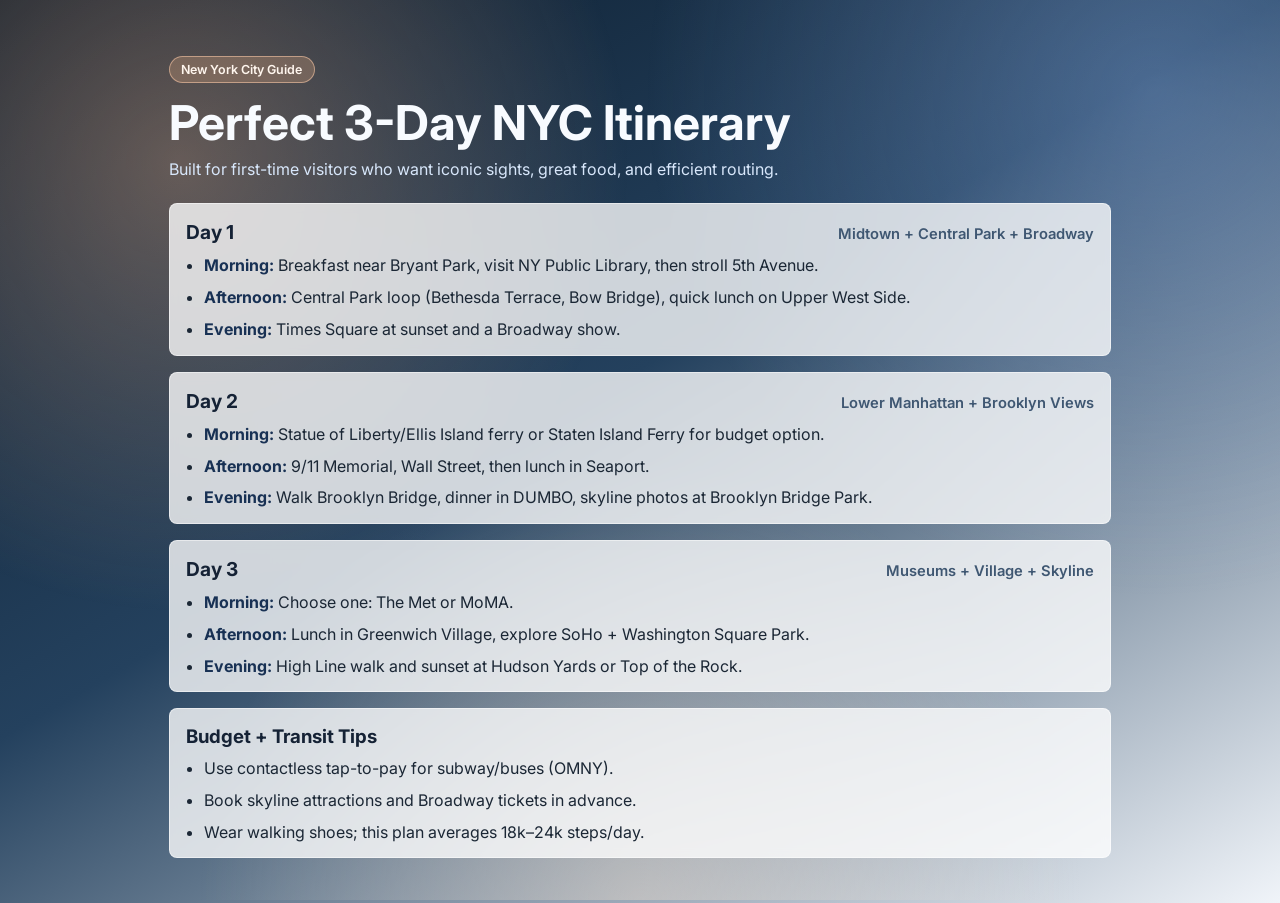
==== index.html @ c5356e4b "Initial NYC 3-day itinerary site with Render config" ====
<!doctype html>
<html lang="en">
<head>
  <meta charset="UTF-8" />
  <meta name="viewport" content="width=device-width, initial-scale=1.0" />
  <title>NYC in 3 Days | Itinerary</title>
  <meta name="description" content="A practical 3-day New York City itinerary with neighborhoods, food, and iconic sights." />
  <link rel="preconnect" href="https://fonts.googleapis.com" />
  <link rel="preconnect" href="https://fonts.gstatic.com" crossorigin />
  <link href="https://fonts.googleapis.com/css2?family=Inter:wght@400;600;700;800&display=swap" rel="stylesheet" />
  <link rel="stylesheet" href="styles.css" />
</head>
<body>
  <div class="bg"></div>
  <header class="hero">
    <p class="eyebrow">New York City Guide</p>
    <h1>Perfect 3-Day NYC Itinerary</h1>
    <p class="subtitle">Built for first-time visitors who want iconic sights, great food, and efficient routing.</p>
  </header>

  <main class="container">
    <section class="day-card">
      <div class="day-head">
        <h2>Day 1</h2>
        <p>Midtown + Central Park + Broadway</p>
      </div>
      <ul>
        <li><strong>Morning:</strong> Breakfast near Bryant Park, visit NY Public Library, then stroll 5th Avenue.</li>
        <li><strong>Afternoon:</strong> Central Park loop (Bethesda Terrace, Bow Bridge), quick lunch on Upper West Side.</li>
        <li><strong>Evening:</strong> Times Square at sunset and a Broadway show.</li>
      </ul>
    </section>

    <section class="day-card">
      <div class="day-head">
        <h2>Day 2</h2>
        <p>Lower Manhattan + Brooklyn Views</p>
      </div>
      <ul>
        <li><strong>Morning:</strong> Statue of Liberty/Ellis Island ferry or Staten Island Ferry for budget option.</li>
        <li><strong>Afternoon:</strong> 9/11 Memorial, Wall Street, then lunch in Seaport.</li>
        <li><strong>Evening:</strong> Walk Brooklyn Bridge, dinner in DUMBO, skyline photos at Brooklyn Bridge Park.</li>
      </ul>
    </section>

    <section class="day-card">
      <div class="day-head">
        <h2>Day 3</h2>
        <p>Museums + Village + Skyline</p>
      </div>
      <ul>
        <li><strong>Morning:</strong> Choose one: The Met or MoMA.</li>
        <li><strong>Afternoon:</strong> Lunch in Greenwich Village, explore SoHo + Washington Square Park.</li>
        <li><strong>Evening:</strong> High Line walk and sunset at Hudson Yards or Top of the Rock.</li>
      </ul>
    </section>

    <section class="tips">
      <h3>Budget + Transit Tips</h3>
      <ul>
        <li>Use contactless tap-to-pay for subway/buses (OMNY).</li>
        <li>Book skyline attractions and Broadway tickets in advance.</li>
        <li>Wear walking shoes; this plan averages 18k–24k steps/day.</li>
      </ul>
    </section>
  </main>
</body>
</html>
---- styles.css ----
:root {
  --bg-deep: #0f1f33;
  --bg-mid: #1f3550;
  --bg-soft: #e9f1fb;
  --accent-warm: #ffb074;
  --accent-warm-2: #ffd4ad;
  --text-main: #f4f8fd;
  --text-dark: #1b2735;
  --surface: rgba(255, 255, 255, 0.78);
  --border: rgba(255, 255, 255, 0.48);
}

* {
  box-sizing: border-box;
}

body {
  margin: 0;
  font-family: Inter, system-ui, -apple-system, Segoe UI, Roboto, sans-serif;
  color: var(--text-main);
  min-height: 100vh;
  background: linear-gradient(150deg, #0b1b2b 0%, #24415e 45%, #f0f4f9 100%);
}

.bg {
  position: fixed;
  inset: 0;
  background:
    radial-gradient(circle at 14% 18%, rgba(255, 186, 138, 0.35) 0%, rgba(255, 186, 138, 0) 34%),
    radial-gradient(circle at 90% 10%, rgba(158, 194, 255, 0.32) 0%, rgba(158, 194, 255, 0) 36%),
    radial-gradient(circle at 50% 100%, rgba(255, 230, 207, 0.35) 0%, rgba(255, 230, 207, 0) 40%);
  z-index: -1;
}

.hero {
  max-width: 980px;
  margin: 0 auto;
  padding: 3.5rem 1.2rem 1.4rem;
}

.eyebrow {
  display: inline-block;
  margin: 0;
  padding: 0.3rem 0.7rem;
  border-radius: 999px;
  background: rgba(255, 186, 138, 0.24);
  border: 1px solid rgba(255, 205, 170, 0.55);
  color: #fff6ee;
  font-weight: 600;
  font-size: 0.78rem;
}

h1 {
  margin: 0.8rem 0 0.4rem;
  color: #f8fbff;
  font-size: clamp(1.9rem, 4vw, 3rem);
  line-height: 1.15;
}

.subtitle {
  margin: 0;
  color: #d8e7fb;
  max-width: 62ch;
  line-height: 1.5;
}

.container {
  max-width: 980px;
  margin: 0 auto;
  padding: 0 1.2rem 2.8rem;
  display: grid;
  gap: 1rem;
}

.day-card,
.tips {
  background: var(--surface);
  border: 1px solid var(--border);
  border-radius: 8px;
  padding: 1rem 1rem 0.8rem;
  color: var(--text-dark);
  backdrop-filter: blur(4px);
}

.day-head {
  margin-bottom: 0.55rem;
  display: flex;
  justify-content: space-between;
  align-items: baseline;
  flex-wrap: wrap;
  gap: 0.3rem;
}

h2 {
  margin: 0;
  color: #152235;
  font-size: 1.2rem;
}

.day-head p {
  margin: 0;
  color: #3f5772;
  font-weight: 600;
  font-size: 0.92rem;
}

h3 {
  margin: 0 0 0.45rem;
  color: #152235;
}

ul {
  margin: 0;
  padding-left: 1.1rem;
  line-height: 1.55;
}

li + li {
  margin-top: 0.45rem;
}

strong {
  color: #183154;
}

@media (max-width: 700px) {
  .hero {
    padding-top: 2.3rem;
  }
}
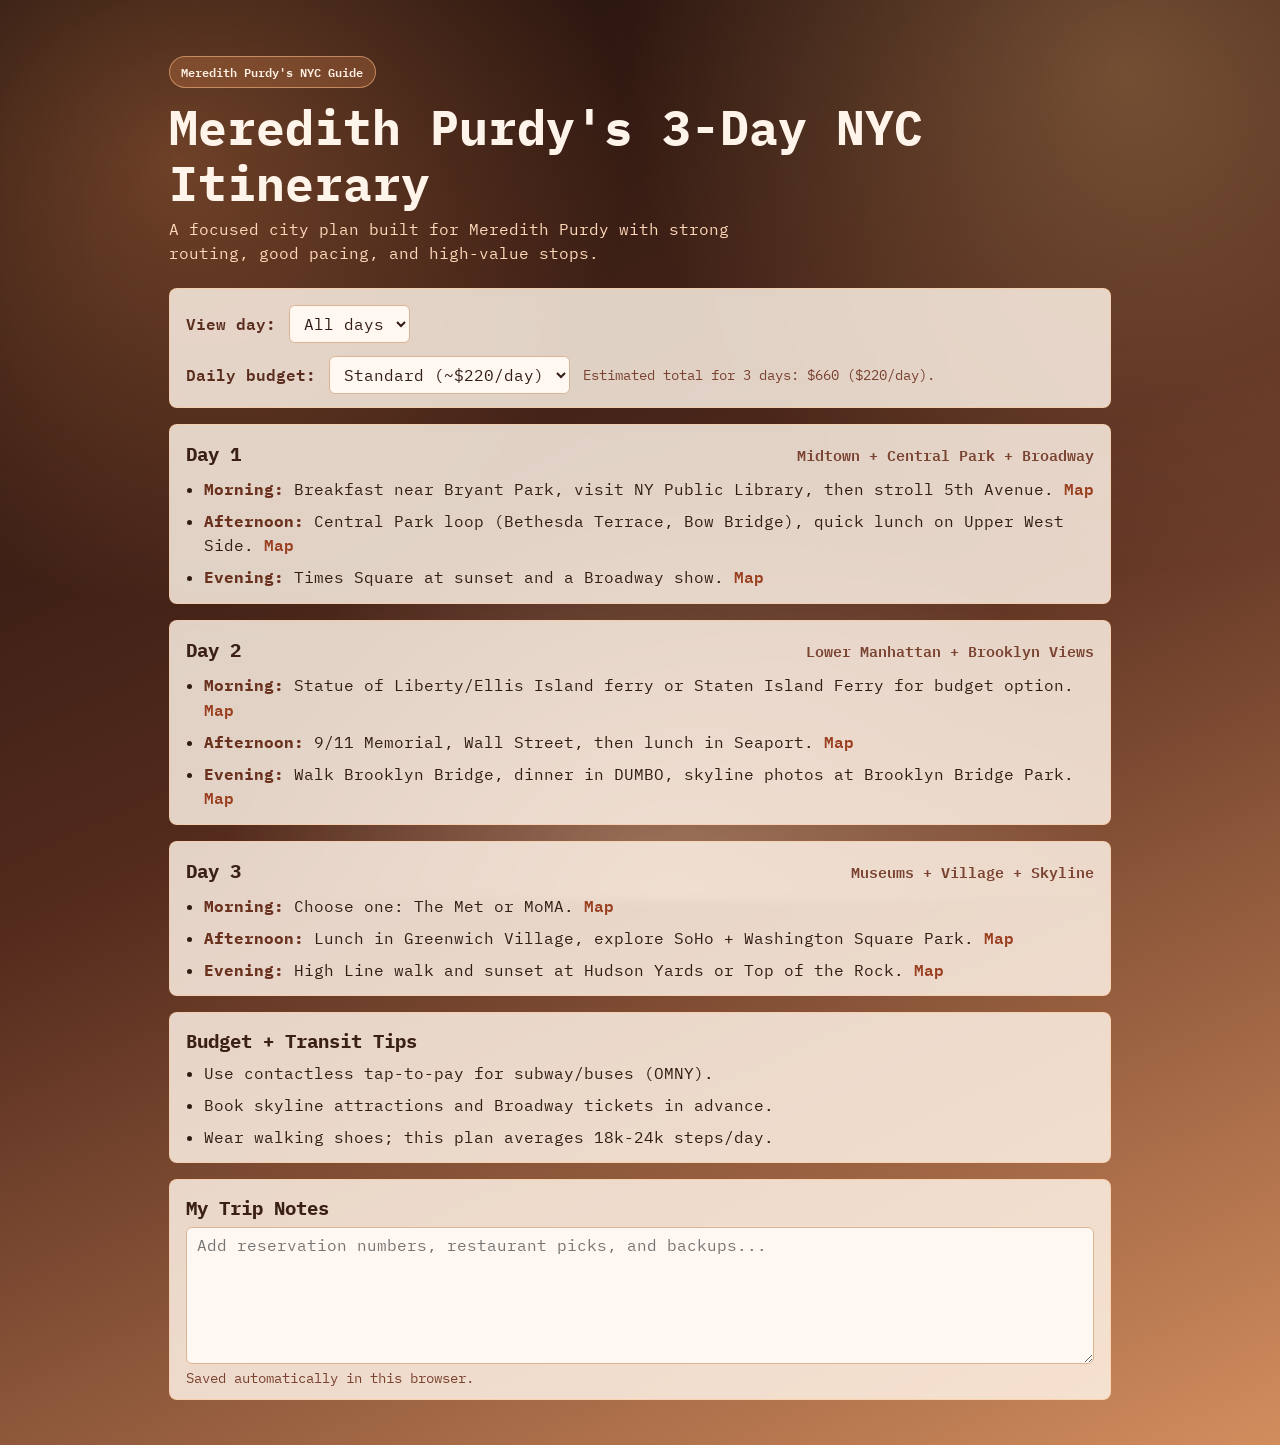
==== commit 31eb60dc: "Personalize for Meredith Purdy and switch to IBM Plex Mono fireplace theme" ====
--- a/index.html
+++ b/index.html
@@ -3,55 +3,76 @@
 <head>
   <meta charset="UTF-8" />
   <meta name="viewport" content="width=device-width, initial-scale=1.0" />
-  <title>NYC in 3 Days | Itinerary</title>
-  <meta name="description" content="A practical 3-day New York City itinerary with neighborhoods, food, and iconic sights." />
+  <title>Meredith Purdy's NYC in 3 Days | Itinerary</title>
+  <meta name="description" content="A practical 3-day New York City itinerary curated for Meredith Purdy with neighborhoods, food, and iconic sights." />
   <link rel="preconnect" href="https://fonts.googleapis.com" />
   <link rel="preconnect" href="https://fonts.gstatic.com" crossorigin />
-  <link href="https://fonts.googleapis.com/css2?family=Inter:wght@400;600;700;800&display=swap" rel="stylesheet" />
+  <link href="https://fonts.googleapis.com/css2?family=IBM+Plex+Mono:wght@400;500;600;700&display=swap" rel="stylesheet" />
   <link rel="stylesheet" href="styles.css" />
 </head>
 <body>
   <div class="bg"></div>
   <header class="hero">
-    <p class="eyebrow">New York City Guide</p>
-    <h1>Perfect 3-Day NYC Itinerary</h1>
-    <p class="subtitle">Built for first-time visitors who want iconic sights, great food, and efficient routing.</p>
+    <p class="eyebrow">Meredith Purdy's NYC Guide</p>
+    <h1>Meredith Purdy's 3-Day NYC Itinerary</h1>
+    <p class="subtitle">A focused city plan built for Meredith Purdy with strong routing, good pacing, and high-value stops.</p>
   </header>
 
   <main class="container">
-    <section class="day-card">
+    <section class="controls">
+      <div class="control-row">
+        <label for="dayFilter">View day:</label>
+        <select id="dayFilter">
+          <option value="all">All days</option>
+          <option value="1">Day 1</option>
+          <option value="2">Day 2</option>
+          <option value="3">Day 3</option>
+        </select>
+      </div>
+      <div class="control-row">
+        <label for="budgetLevel">Daily budget:</label>
+        <select id="budgetLevel">
+          <option value="budget">Budget (~$120/day)</option>
+          <option value="standard" selected>Standard (~$220/day)</option>
+          <option value="premium">Premium (~$380/day)</option>
+        </select>
+        <p id="budgetOutput" class="budget-output"></p>
+      </div>
+    </section>
+
+    <section class="day-card" data-day="1">
       <div class="day-head">
         <h2>Day 1</h2>
         <p>Midtown + Central Park + Broadway</p>
       </div>
       <ul>
-        <li><strong>Morning:</strong> Breakfast near Bryant Park, visit NY Public Library, then stroll 5th Avenue.</li>
-        <li><strong>Afternoon:</strong> Central Park loop (Bethesda Terrace, Bow Bridge), quick lunch on Upper West Side.</li>
-        <li><strong>Evening:</strong> Times Square at sunset and a Broadway show.</li>
+        <li><strong>Morning:</strong> Breakfast near Bryant Park, visit NY Public Library, then stroll 5th Avenue. <a href="https://maps.google.com/?q=Bryant+Park+New+York" target="_blank" rel="noopener noreferrer">Map</a></li>
+        <li><strong>Afternoon:</strong> Central Park loop (Bethesda Terrace, Bow Bridge), quick lunch on Upper West Side. <a href="https://maps.google.com/?q=Bethesda+Terrace+New+York" target="_blank" rel="noopener noreferrer">Map</a></li>
+        <li><strong>Evening:</strong> Times Square at sunset and a Broadway show. <a href="https://maps.google.com/?q=Times+Square+New+York" target="_blank" rel="noopener noreferrer">Map</a></li>
       </ul>
     </section>
 
-    <section class="day-card">
+    <section class="day-card" data-day="2">
       <div class="day-head">
         <h2>Day 2</h2>
         <p>Lower Manhattan + Brooklyn Views</p>
       </div>
       <ul>
-        <li><strong>Morning:</strong> Statue of Liberty/Ellis Island ferry or Staten Island Ferry for budget option.</li>
-        <li><strong>Afternoon:</strong> 9/11 Memorial, Wall Street, then lunch in Seaport.</li>
-        <li><strong>Evening:</strong> Walk Brooklyn Bridge, dinner in DUMBO, skyline photos at Brooklyn Bridge Park.</li>
+        <li><strong>Morning:</strong> Statue of Liberty/Ellis Island ferry or Staten Island Ferry for budget option. <a href="https://maps.google.com/?q=Battery+Park+Ferry+Terminal+New+York" target="_blank" rel="noopener noreferrer">Map</a></li>
+        <li><strong>Afternoon:</strong> 9/11 Memorial, Wall Street, then lunch in Seaport. <a href="https://maps.google.com/?q=9%2F11+Memorial+New+York" target="_blank" rel="noopener noreferrer">Map</a></li>
+        <li><strong>Evening:</strong> Walk Brooklyn Bridge, dinner in DUMBO, skyline photos at Brooklyn Bridge Park. <a href="https://maps.google.com/?q=Brooklyn+Bridge+Park+New+York" target="_blank" rel="noopener noreferrer">Map</a></li>
       </ul>
     </section>
 
-    <section class="day-card">
+    <section class="day-card" data-day="3">
       <div class="day-head">
         <h2>Day 3</h2>
         <p>Museums + Village + Skyline</p>
       </div>
       <ul>
-        <li><strong>Morning:</strong> Choose one: The Met or MoMA.</li>
-        <li><strong>Afternoon:</strong> Lunch in Greenwich Village, explore SoHo + Washington Square Park.</li>
-        <li><strong>Evening:</strong> High Line walk and sunset at Hudson Yards or Top of the Rock.</li>
+        <li><strong>Morning:</strong> Choose one: The Met or MoMA. <a href="https://maps.google.com/?q=The+Metropolitan+Museum+of+Art+New+York" target="_blank" rel="noopener noreferrer">Map</a></li>
+        <li><strong>Afternoon:</strong> Lunch in Greenwich Village, explore SoHo + Washington Square Park. <a href="https://maps.google.com/?q=Washington+Square+Park+New+York" target="_blank" rel="noopener noreferrer">Map</a></li>
+        <li><strong>Evening:</strong> High Line walk and sunset at Hudson Yards or Top of the Rock. <a href="https://maps.google.com/?q=The+High+Line+New+York" target="_blank" rel="noopener noreferrer">Map</a></li>
       </ul>
     </section>
 
@@ -60,9 +81,16 @@
       <ul>
         <li>Use contactless tap-to-pay for subway/buses (OMNY).</li>
         <li>Book skyline attractions and Broadway tickets in advance.</li>
-        <li>Wear walking shoes; this plan averages 18k–24k steps/day.</li>
+        <li>Wear walking shoes; this plan averages 18k-24k steps/day.</li>
       </ul>
     </section>
+
+    <section class="notes">
+      <h3>My Trip Notes</h3>
+      <textarea id="tripNotes" rows="6" placeholder="Add reservation numbers, restaurant picks, and backups..."></textarea>
+      <p class="note-hint">Saved automatically in this browser.</p>
+    </section>
   </main>
+  <script src="script.js"></script>
 </body>
 </html>
--- a/styles.css
+++ b/styles.css
@@ -1,13 +1,13 @@
 :root {
-  --bg-deep: #0f1f33;
-  --bg-mid: #1f3550;
-  --bg-soft: #e9f1fb;
-  --accent-warm: #ffb074;
-  --accent-warm-2: #ffd4ad;
-  --text-main: #f4f8fd;
-  --text-dark: #1b2735;
-  --surface: rgba(255, 255, 255, 0.78);
-  --border: rgba(255, 255, 255, 0.48);
+  --bg-deep: #26140f;
+  --bg-mid: #4a2418;
+  --bg-soft: #f2dfcf;
+  --accent-warm: #d36f38;
+  --accent-warm-2: #ffbf84;
+  --text-main: #fff3e8;
+  --text-dark: #311c14;
+  --surface: rgba(255, 243, 232, 0.84);
+  --border: rgba(255, 201, 156, 0.55);
 }
 
 * {
@@ -16,19 +16,19 @@
 
 body {
   margin: 0;
-  font-family: Inter, system-ui, -apple-system, Segoe UI, Roboto, sans-serif;
+  font-family: "IBM Plex Mono", ui-monospace, SFMono-Regular, Menlo, Monaco, Consolas, "Liberation Mono", monospace;
   color: var(--text-main);
   min-height: 100vh;
-  background: linear-gradient(150deg, #0b1b2b 0%, #24415e 45%, #f0f4f9 100%);
+  background: linear-gradient(155deg, #1c0f0b 0%, #542b1d 46%, #d28d5e 100%);
 }
 
 .bg {
   position: fixed;
   inset: 0;
   background:
-    radial-gradient(circle at 14% 18%, rgba(255, 186, 138, 0.35) 0%, rgba(255, 186, 138, 0) 34%),
-    radial-gradient(circle at 90% 10%, rgba(158, 194, 255, 0.32) 0%, rgba(158, 194, 255, 0) 36%),
-    radial-gradient(circle at 50% 100%, rgba(255, 230, 207, 0.35) 0%, rgba(255, 230, 207, 0) 40%);
+    radial-gradient(circle at 14% 18%, rgba(255, 156, 92, 0.32) 0%, rgba(255, 156, 92, 0) 34%),
+    radial-gradient(circle at 88% 8%, rgba(255, 199, 129, 0.28) 0%, rgba(255, 199, 129, 0) 36%),
+    radial-gradient(circle at 52% 100%, rgba(255, 224, 193, 0.34) 0%, rgba(255, 224, 193, 0) 40%);
   z-index: -1;
 }
 
@@ -43,23 +43,23 @@
   margin: 0;
   padding: 0.3rem 0.7rem;
   border-radius: 999px;
-  background: rgba(255, 186, 138, 0.24);
-  border: 1px solid rgba(255, 205, 170, 0.55);
-  color: #fff6ee;
+  background: rgba(255, 155, 90, 0.22);
+  border: 1px solid rgba(255, 194, 137, 0.55);
+  color: #fff1e4;
   font-weight: 600;
   font-size: 0.78rem;
 }
 
 h1 {
   margin: 0.8rem 0 0.4rem;
-  color: #f8fbff;
+  color: #fff4ea;
   font-size: clamp(1.9rem, 4vw, 3rem);
   line-height: 1.15;
 }
 
 .subtitle {
   margin: 0;
-  color: #d8e7fb;
+  color: #ffd8b9;
   max-width: 62ch;
   line-height: 1.5;
 }
@@ -73,7 +73,9 @@
 }
 
 .day-card,
-.tips {
+.tips,
+.notes,
+.controls {
   background: var(--surface);
   border: 1px solid var(--border);
   border-radius: 8px;
@@ -93,20 +95,20 @@
 
 h2 {
   margin: 0;
-  color: #152235;
+  color: #3a2016;
   font-size: 1.2rem;
 }
 
 .day-head p {
   margin: 0;
-  color: #3f5772;
+  color: #7a4230;
   font-weight: 600;
   font-size: 0.92rem;
 }
 
 h3 {
   margin: 0 0 0.45rem;
-  color: #152235;
+  color: #3a2016;
 }
 
 ul {
@@ -120,7 +122,60 @@
 }
 
 strong {
-  color: #183154;
+  color: #6a311e;
+}
+
+.controls {
+  display: grid;
+  gap: 0.8rem;
+}
+
+.control-row {
+  display: flex;
+  gap: 0.8rem;
+  align-items: center;
+  flex-wrap: wrap;
+}
+
+label {
+  font-weight: 600;
+  color: #5a2d1f;
+}
+
+select,
+textarea {
+  border: 1px solid #dcb694;
+  border-radius: 6px;
+  padding: 0.45rem 0.6rem;
+  font: inherit;
+  color: #311c14;
+  background: #fff7f1;
+}
+
+textarea {
+  width: 100%;
+  resize: vertical;
+}
+
+.budget-output,
+.note-hint {
+  margin: 0;
+  color: #7a4230;
+  font-size: 0.9rem;
+}
+
+a {
+  color: #9a3f20;
+  font-weight: 600;
+  text-decoration: none;
+}
+
+a:hover {
+  text-decoration: underline;
+}
+
+.hidden {
+  display: none;
 }
 
 @media (max-width: 700px) {
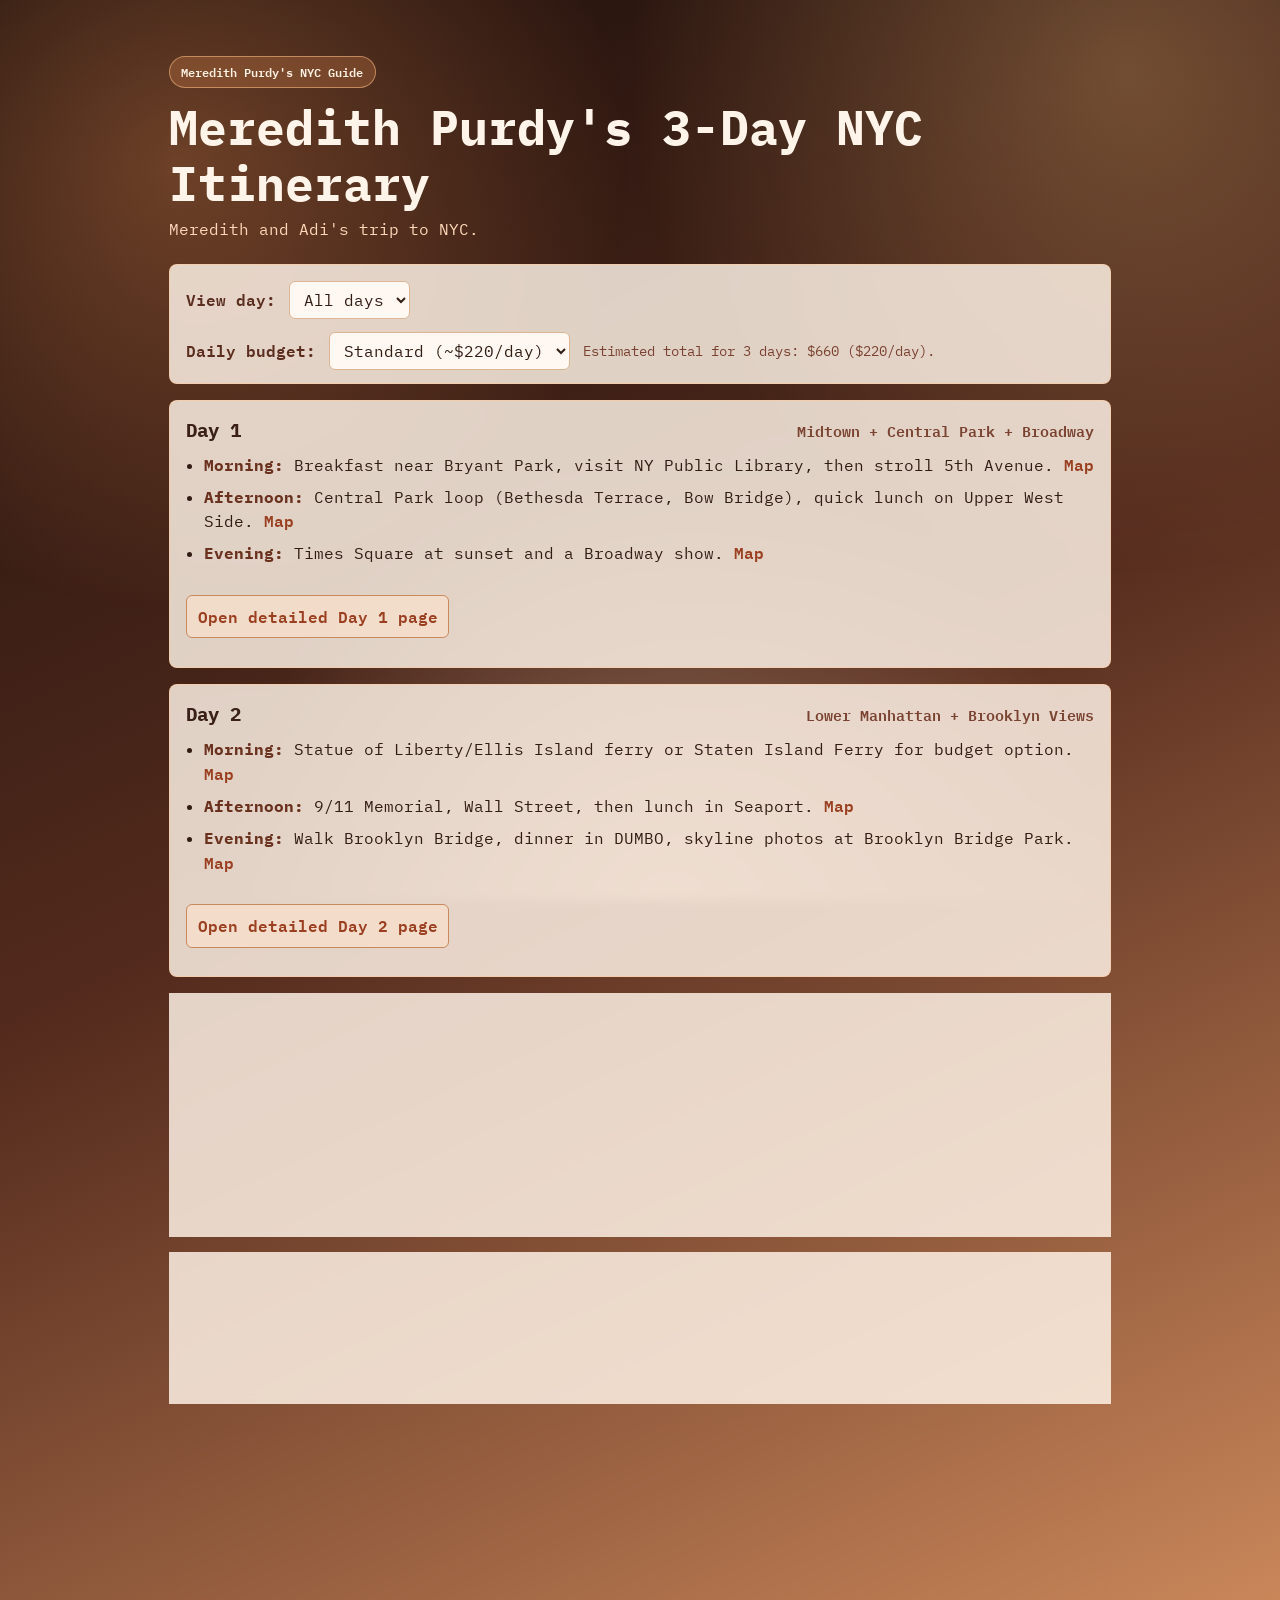
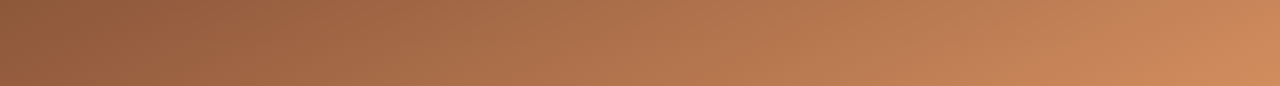
==== commit d12686b1: "Add detailed day pages, NYC insider/date-night content, and update main trip copy" ====
--- a/index.html
+++ b/index.html
@@ -15,7 +15,7 @@
   <header class="hero">
     <p class="eyebrow">Meredith Purdy's NYC Guide</p>
     <h1>Meredith Purdy's 3-Day NYC Itinerary</h1>
-    <p class="subtitle">A focused city plan built for Meredith Purdy with strong routing, good pacing, and high-value stops.</p>
+    <p class="subtitle">Meredith and Adi's trip to NYC.</p>
   </header>
 
   <main class="container">
@@ -50,6 +50,7 @@
         <li><strong>Afternoon:</strong> Central Park loop (Bethesda Terrace, Bow Bridge), quick lunch on Upper West Side. <a href="https://maps.google.com/?q=Bethesda+Terrace+New+York" target="_blank" rel="noopener noreferrer">Map</a></li>
         <li><strong>Evening:</strong> Times Square at sunset and a Broadway show. <a href="https://maps.google.com/?q=Times+Square+New+York" target="_blank" rel="noopener noreferrer">Map</a></li>
       </ul>
+      <p><a class="day-link" href="day1.html">Open detailed Day 1 page</a></p>
     </section>
 
     <section class="day-card" data-day="2">
@@ -62,6 +63,7 @@
         <li><strong>Afternoon:</strong> 9/11 Memorial, Wall Street, then lunch in Seaport. <a href="https://maps.google.com/?q=9%2F11+Memorial+New+York" target="_blank" rel="noopener noreferrer">Map</a></li>
         <li><strong>Evening:</strong> Walk Brooklyn Bridge, dinner in DUMBO, skyline photos at Brooklyn Bridge Park. <a href="https://maps.google.com/?q=Brooklyn+Bridge+Park+New+York" target="_blank" rel="noopener noreferrer">Map</a></li>
       </ul>
+      <p><a class="day-link" href="day2.html">Open detailed Day 2 page</a></p>
     </section>
 
     <section class="day-card" data-day="3">
@@ -74,6 +76,7 @@
         <li><strong>Afternoon:</strong> Lunch in Greenwich Village, explore SoHo + Washington Square Park. <a href="https://maps.google.com/?q=Washington+Square+Park+New+York" target="_blank" rel="noopener noreferrer">Map</a></li>
         <li><strong>Evening:</strong> High Line walk and sunset at Hudson Yards or Top of the Rock. <a href="https://maps.google.com/?q=The+High+Line+New+York" target="_blank" rel="noopener noreferrer">Map</a></li>
       </ul>
+      <p><a class="day-link" href="day3.html">Open detailed Day 3 page</a></p>
     </section>
 
     <section class="tips">
--- a/styles.css
+++ b/styles.css
@@ -174,6 +174,26 @@
   text-decoration: underline;
 }
 
+.day-link {
+  display: inline-block;
+  margin-top: 0.8rem;
+  padding: 0.45rem 0.65rem;
+  border: 1px solid #c8895d;
+  border-radius: 6px;
+  background: rgba(255, 229, 206, 0.58);
+  text-decoration: none;
+}
+
+.day-link:hover {
+  text-decoration: none;
+  background: rgba(255, 229, 206, 0.9);
+}
+
+.back-link {
+  display: inline-block;
+  margin-top: 0.7rem;
+}
+
 .hidden {
   display: none;
 }
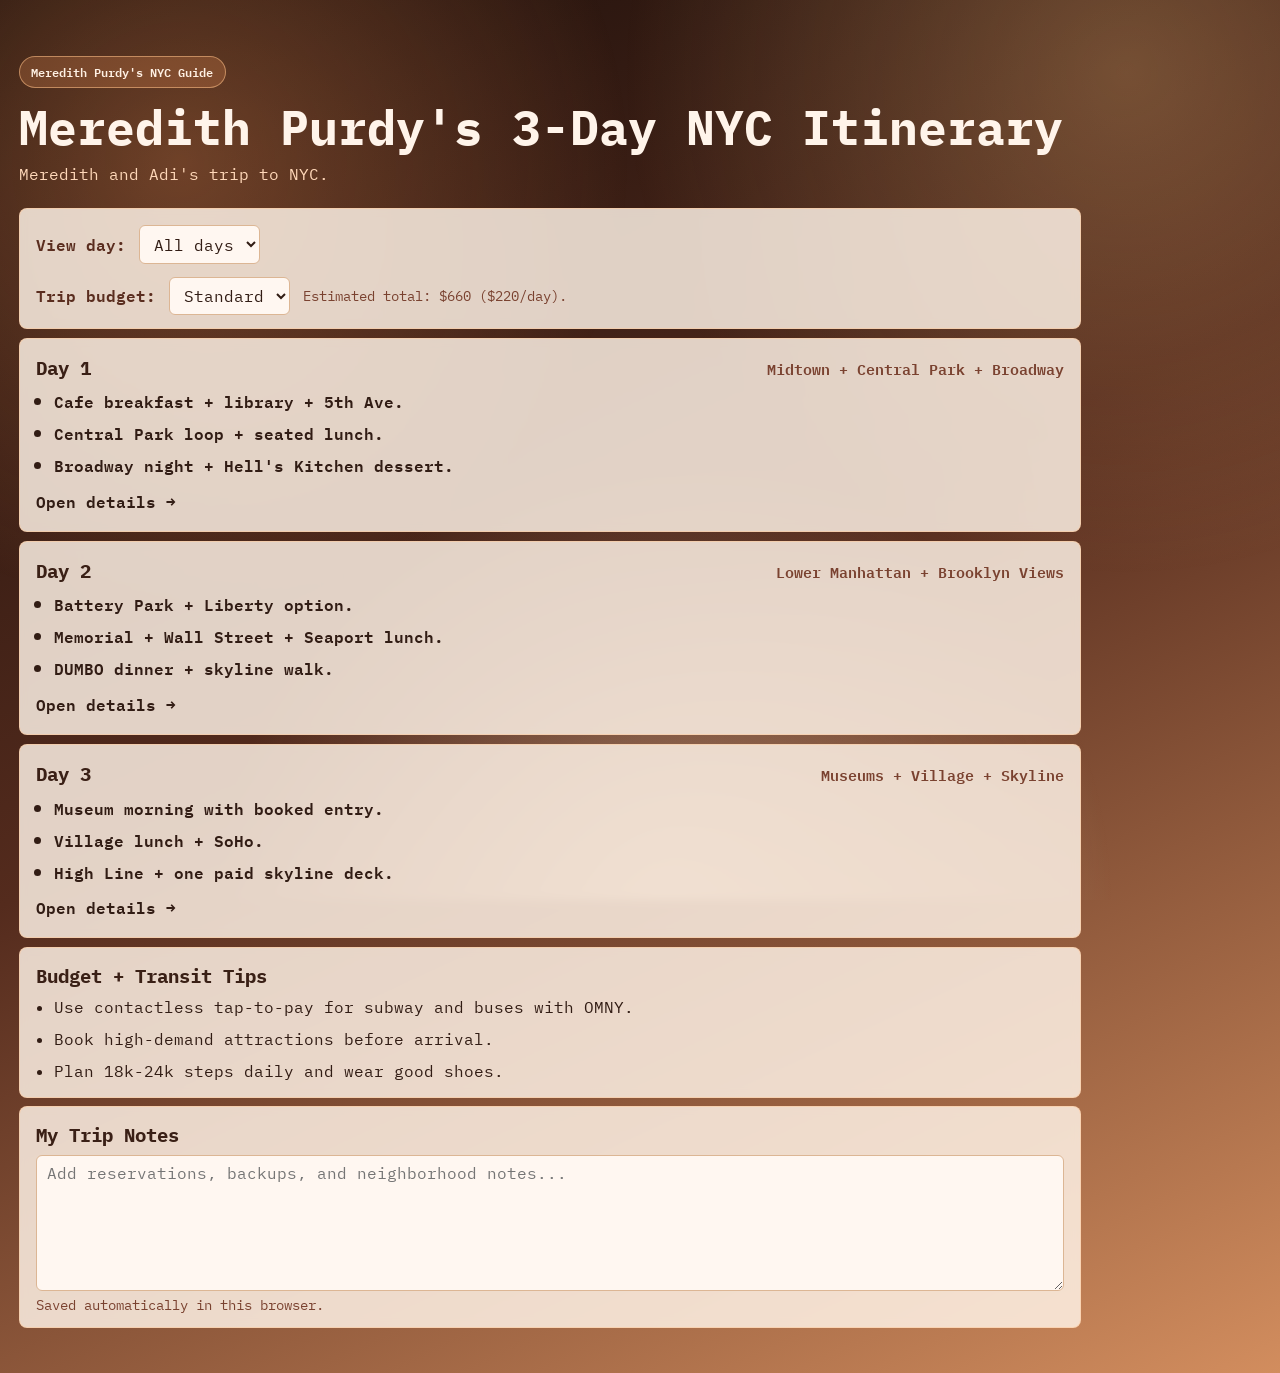
==== commit 7645154b: "Add budget-specific itineraries, clickable day panels, embedded maps, and media galleries" ====
--- a/index.html
+++ b/index.html
@@ -4,7 +4,7 @@
   <meta charset="UTF-8" />
   <meta name="viewport" content="width=device-width, initial-scale=1.0" />
   <title>Meredith Purdy's NYC in 3 Days | Itinerary</title>
-  <meta name="description" content="A practical 3-day New York City itinerary curated for Meredith Purdy with neighborhoods, food, and iconic sights." />
+  <meta name="description" content="A practical 3-day New York City itinerary curated for Meredith and Adi with neighborhoods, food, and iconic sights." />
   <link rel="preconnect" href="https://fonts.googleapis.com" />
   <link rel="preconnect" href="https://fonts.gstatic.com" crossorigin />
   <link href="https://fonts.googleapis.com/css2?family=IBM+Plex+Mono:wght@400;500;600;700&display=swap" rel="stylesheet" />
@@ -12,13 +12,13 @@
 </head>
 <body>
   <div class="bg"></div>
-  <header class="hero">
+  <header class="hero left-align">
     <p class="eyebrow">Meredith Purdy's NYC Guide</p>
     <h1>Meredith Purdy's 3-Day NYC Itinerary</h1>
     <p class="subtitle">Meredith and Adi's trip to NYC.</p>
   </header>
 
-  <main class="container">
+  <main class="container left-align">
     <section class="controls">
       <div class="control-row">
         <label for="dayFilter">View day:</label>
@@ -30,67 +30,55 @@
         </select>
       </div>
       <div class="control-row">
-        <label for="budgetLevel">Daily budget:</label>
+        <label for="budgetLevel">Trip budget:</label>
         <select id="budgetLevel">
-          <option value="budget">Budget (~$120/day)</option>
-          <option value="standard" selected>Standard (~$220/day)</option>
-          <option value="premium">Premium (~$380/day)</option>
+          <option value="budget">Budget</option>
+          <option value="standard" selected>Standard</option>
+          <option value="premium">Premium</option>
         </select>
         <p id="budgetOutput" class="budget-output"></p>
       </div>
     </section>
 
-    <section class="day-card" data-day="1">
+    <a class="day-card day-panel" data-day="1" data-preview="Midtown route, park strategy, and theater date-night options by budget." href="day1.html">
       <div class="day-head">
         <h2>Day 1</h2>
-        <p>Midtown + Central Park + Broadway</p>
+        <p id="day1Title">Midtown + Central Park + Broadway</p>
       </div>
-      <ul>
-        <li><strong>Morning:</strong> Breakfast near Bryant Park, visit NY Public Library, then stroll 5th Avenue. <a href="https://maps.google.com/?q=Bryant+Park+New+York" target="_blank" rel="noopener noreferrer">Map</a></li>
-        <li><strong>Afternoon:</strong> Central Park loop (Bethesda Terrace, Bow Bridge), quick lunch on Upper West Side. <a href="https://maps.google.com/?q=Bethesda+Terrace+New+York" target="_blank" rel="noopener noreferrer">Map</a></li>
-        <li><strong>Evening:</strong> Times Square at sunset and a Broadway show. <a href="https://maps.google.com/?q=Times+Square+New+York" target="_blank" rel="noopener noreferrer">Map</a></li>
-      </ul>
-      <p><a class="day-link" href="day1.html">Open detailed Day 1 page</a></p>
-    </section>
+      <ul id="day1List"></ul>
+      <p class="panel-arrow">Open details →</p>
+    </a>
 
-    <section class="day-card" data-day="2">
+    <a class="day-card day-panel" data-day="2" data-preview="Lower Manhattan flow, bridge timing, and value date-night picks." href="day2.html">
       <div class="day-head">
         <h2>Day 2</h2>
-        <p>Lower Manhattan + Brooklyn Views</p>
+        <p id="day2Title">Lower Manhattan + Brooklyn Views</p>
       </div>
-      <ul>
-        <li><strong>Morning:</strong> Statue of Liberty/Ellis Island ferry or Staten Island Ferry for budget option. <a href="https://maps.google.com/?q=Battery+Park+Ferry+Terminal+New+York" target="_blank" rel="noopener noreferrer">Map</a></li>
-        <li><strong>Afternoon:</strong> 9/11 Memorial, Wall Street, then lunch in Seaport. <a href="https://maps.google.com/?q=9%2F11+Memorial+New+York" target="_blank" rel="noopener noreferrer">Map</a></li>
-        <li><strong>Evening:</strong> Walk Brooklyn Bridge, dinner in DUMBO, skyline photos at Brooklyn Bridge Park. <a href="https://maps.google.com/?q=Brooklyn+Bridge+Park+New+York" target="_blank" rel="noopener noreferrer">Map</a></li>
-      </ul>
-      <p><a class="day-link" href="day2.html">Open detailed Day 2 page</a></p>
-    </section>
+      <ul id="day2List"></ul>
+      <p class="panel-arrow">Open details →</p>
+    </a>
 
-    <section class="day-card" data-day="3">
+    <a class="day-card day-panel" data-day="3" data-preview="Museum pacing, Village route, and skyline finale choices." href="day3.html">
       <div class="day-head">
         <h2>Day 3</h2>
-        <p>Museums + Village + Skyline</p>
+        <p id="day3Title">Museums + Village + Skyline</p>
       </div>
-      <ul>
-        <li><strong>Morning:</strong> Choose one: The Met or MoMA. <a href="https://maps.google.com/?q=The+Metropolitan+Museum+of+Art+New+York" target="_blank" rel="noopener noreferrer">Map</a></li>
-        <li><strong>Afternoon:</strong> Lunch in Greenwich Village, explore SoHo + Washington Square Park. <a href="https://maps.google.com/?q=Washington+Square+Park+New+York" target="_blank" rel="noopener noreferrer">Map</a></li>
-        <li><strong>Evening:</strong> High Line walk and sunset at Hudson Yards or Top of the Rock. <a href="https://maps.google.com/?q=The+High+Line+New+York" target="_blank" rel="noopener noreferrer">Map</a></li>
-      </ul>
-      <p><a class="day-link" href="day3.html">Open detailed Day 3 page</a></p>
-    </section>
+      <ul id="day3List"></ul>
+      <p class="panel-arrow">Open details →</p>
+    </a>
 
     <section class="tips">
       <h3>Budget + Transit Tips</h3>
       <ul>
-        <li>Use contactless tap-to-pay for subway/buses (OMNY).</li>
-        <li>Book skyline attractions and Broadway tickets in advance.</li>
-        <li>Wear walking shoes; this plan averages 18k-24k steps/day.</li>
+        <li>Use contactless tap-to-pay for subway and buses with OMNY.</li>
+        <li>Book high-demand attractions before arrival.</li>
+        <li>Plan 18k-24k steps daily and wear good shoes.</li>
       </ul>
     </section>
 
     <section class="notes">
       <h3>My Trip Notes</h3>
-      <textarea id="tripNotes" rows="6" placeholder="Add reservation numbers, restaurant picks, and backups..."></textarea>
+      <textarea id="tripNotes" rows="6" placeholder="Add reservations, backups, and neighborhood notes..."></textarea>
       <p class="note-hint">Saved automatically in this browser.</p>
     </section>
   </main>
--- a/styles.css
+++ b/styles.css
@@ -33,8 +33,8 @@
 }
 
 .hero {
-  max-width: 980px;
-  margin: 0 auto;
+  max-width: 1100px;
+  margin: 0;
   padding: 3.5rem 1.2rem 1.4rem;
 }
 
@@ -65,11 +65,11 @@
 }
 
 .container {
-  max-width: 980px;
-  margin: 0 auto;
+  max-width: 1100px;
+  margin: 0;
   padding: 0 1.2rem 2.8rem;
   display: grid;
-  gap: 1rem;
+  gap: 0.55rem;
 }
 
 .day-card,
@@ -84,6 +84,11 @@
   backdrop-filter: blur(4px);
 }
 
+.left-align {
+  margin-left: 0;
+  text-align: left;
+}
+
 .day-head {
   margin-bottom: 0.55rem;
   display: flex;
@@ -189,6 +194,59 @@
   background: rgba(255, 229, 206, 0.9);
 }
 
+.day-panel {
+  position: relative;
+  display: block;
+  color: var(--text-dark);
+  transition: transform 0.15s ease, box-shadow 0.15s ease;
+}
+
+.day-panel:hover {
+  transform: translateY(-2px);
+  box-shadow: 0 8px 20px rgba(0, 0, 0, 0.17);
+}
+
+.day-panel::after {
+  content: attr(data-preview);
+  position: absolute;
+  left: 1rem;
+  bottom: 0.6rem;
+  max-width: 720px;
+  color: #5d2e1f;
+  font-size: 0.85rem;
+  opacity: 0;
+  transition: opacity 0.15s ease;
+}
+
+.day-panel:hover::after {
+  opacity: 1;
+}
+
+.panel-arrow {
+  margin: 0.55rem 0 0.2rem;
+}
+
+.map-frame {
+  width: 100%;
+  height: 280px;
+  border: 0;
+  border-radius: 8px;
+}
+
+.photo-grid {
+  display: grid;
+  gap: 0.5rem;
+  grid-template-columns: repeat(auto-fit, minmax(180px, 1fr));
+}
+
+.photo-grid img {
+  width: 100%;
+  aspect-ratio: 4 / 3;
+  object-fit: cover;
+  border-radius: 8px;
+  border: 1px solid rgba(138, 90, 66, 0.35);
+}
+
 .back-link {
   display: inline-block;
   margin-top: 0.7rem;
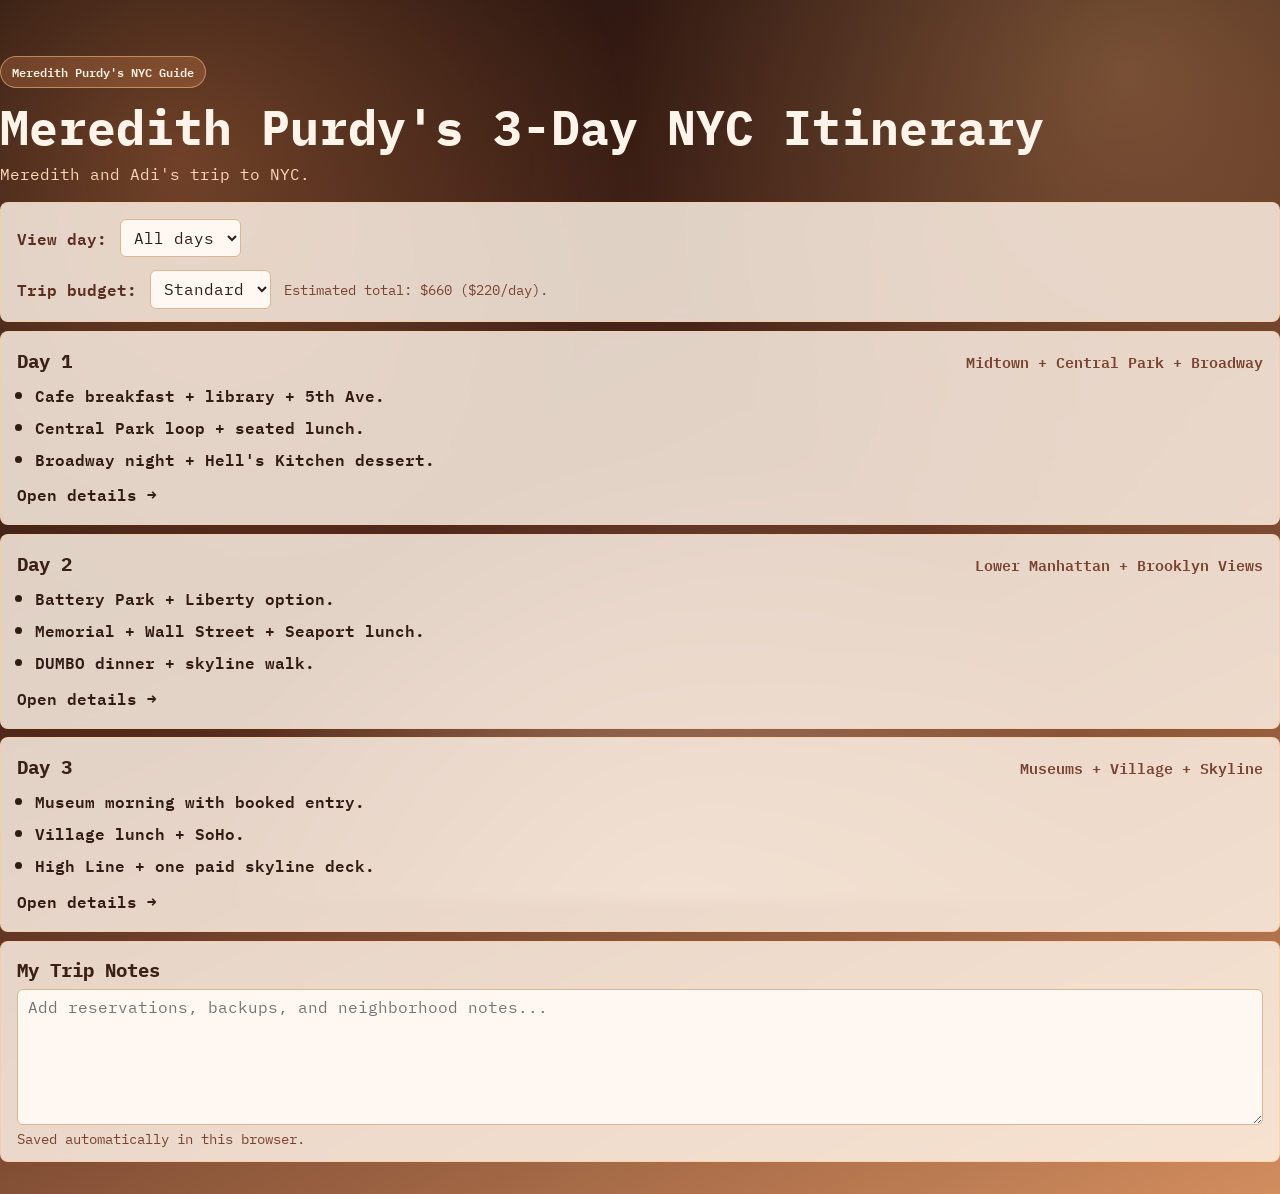
==== commit 04098593: "Refine day-card hover behavior, left alignment, and remove main tips card" ====
--- a/index.html
+++ b/index.html
@@ -40,7 +40,7 @@
       </div>
     </section>
 
-    <a class="day-card day-panel" data-day="1" data-preview="Midtown route, park strategy, and theater date-night options by budget." href="day1.html">
+    <a class="day-card day-panel" data-day="1" data-preview="Midtown route, park strategy, and theater date-night options by budget." data-preview-secondary="Includes map, photos, and budget-switched plans." href="day1.html">
       <div class="day-head">
         <h2>Day 1</h2>
         <p id="day1Title">Midtown + Central Park + Broadway</p>
@@ -49,7 +49,7 @@
       <p class="panel-arrow">Open details →</p>
     </a>
 
-    <a class="day-card day-panel" data-day="2" data-preview="Lower Manhattan flow, bridge timing, and value date-night picks." href="day2.html">
+    <a class="day-card day-panel" data-day="2" data-preview="Lower Manhattan flow, bridge timing, and value date-night picks." data-preview-secondary="Includes map, photos, and budget-switched plans." href="day2.html">
       <div class="day-head">
         <h2>Day 2</h2>
         <p id="day2Title">Lower Manhattan + Brooklyn Views</p>
@@ -58,7 +58,7 @@
       <p class="panel-arrow">Open details →</p>
     </a>
 
-    <a class="day-card day-panel" data-day="3" data-preview="Museum pacing, Village route, and skyline finale choices." href="day3.html">
+    <a class="day-card day-panel" data-day="3" data-preview="Museum pacing, Village route, and skyline finale choices." data-preview-secondary="Includes map, photos, and budget-switched plans." href="day3.html">
       <div class="day-head">
         <h2>Day 3</h2>
         <p id="day3Title">Museums + Village + Skyline</p>
@@ -66,15 +66,6 @@
       <ul id="day3List"></ul>
       <p class="panel-arrow">Open details →</p>
     </a>
-
-    <section class="tips">
-      <h3>Budget + Transit Tips</h3>
-      <ul>
-        <li>Use contactless tap-to-pay for subway and buses with OMNY.</li>
-        <li>Book high-demand attractions before arrival.</li>
-        <li>Plan 18k-24k steps daily and wear good shoes.</li>
-      </ul>
-    </section>
 
     <section class="notes">
       <h3>My Trip Notes</h3>
--- a/styles.css
+++ b/styles.css
@@ -33,9 +33,9 @@
 }
 
 .hero {
-  max-width: 1100px;
-  margin: 0;
-  padding: 3.5rem 1.2rem 1.4rem;
+  max-width: none;
+  margin: 0;
+  padding: 3.5rem 0 1rem;
 }
 
 .eyebrow {
@@ -65,9 +65,9 @@
 }
 
 .container {
-  max-width: 1100px;
-  margin: 0;
-  padding: 0 1.2rem 2.8rem;
+  max-width: none;
+  margin: 0;
+  padding: 0 0 2rem;
   display: grid;
   gap: 0.55rem;
 }
@@ -198,19 +198,22 @@
   position: relative;
   display: block;
   color: var(--text-dark);
-  transition: transform 0.15s ease, box-shadow 0.15s ease;
+  overflow: hidden;
+  transition: transform 0.18s ease, box-shadow 0.18s ease, border-radius 0.18s ease, background-color 0.18s ease;
 }
 
 .day-panel:hover {
-  transform: translateY(-2px);
-  box-shadow: 0 8px 20px rgba(0, 0, 0, 0.17);
+  transform: translateY(-2px) scale(1.01);
+  border-radius: 14px;
+  background: rgba(255, 233, 214, 0.95);
+  box-shadow: 0 10px 24px rgba(0, 0, 0, 0.2);
 }
 
 .day-panel::after {
   content: attr(data-preview);
   position: absolute;
   left: 1rem;
-  bottom: 0.6rem;
+  bottom: 1.55rem;
   max-width: 720px;
   color: #5d2e1f;
   font-size: 0.85rem;
@@ -218,6 +221,19 @@
   transition: opacity 0.15s ease;
 }
 
+.day-panel::before {
+  content: attr(data-preview-secondary);
+  position: absolute;
+  left: 1rem;
+  bottom: 0.5rem;
+  max-width: 720px;
+  color: #7a4230;
+  font-size: 0.8rem;
+  opacity: 0;
+  transition: opacity 0.15s ease;
+}
+
+.day-panel:hover::before,
 .day-panel:hover::after {
   opacity: 1;
 }
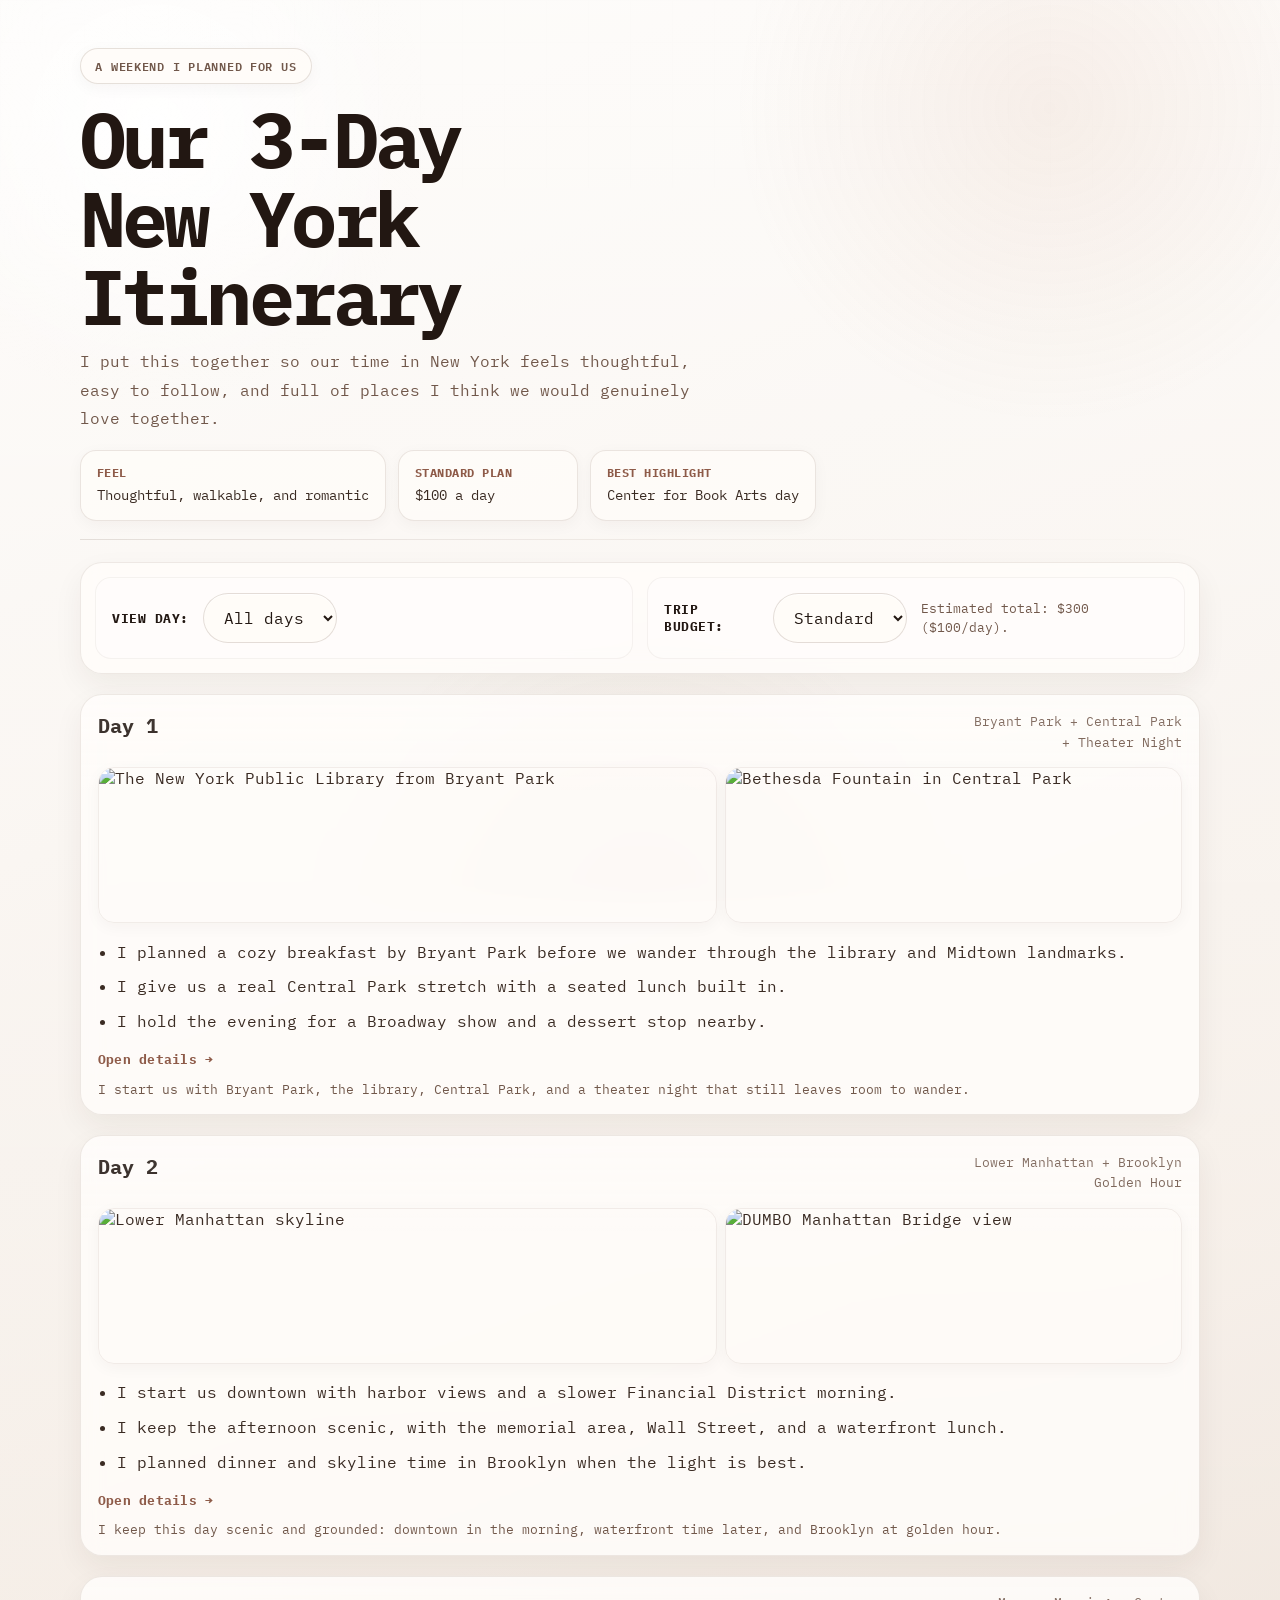
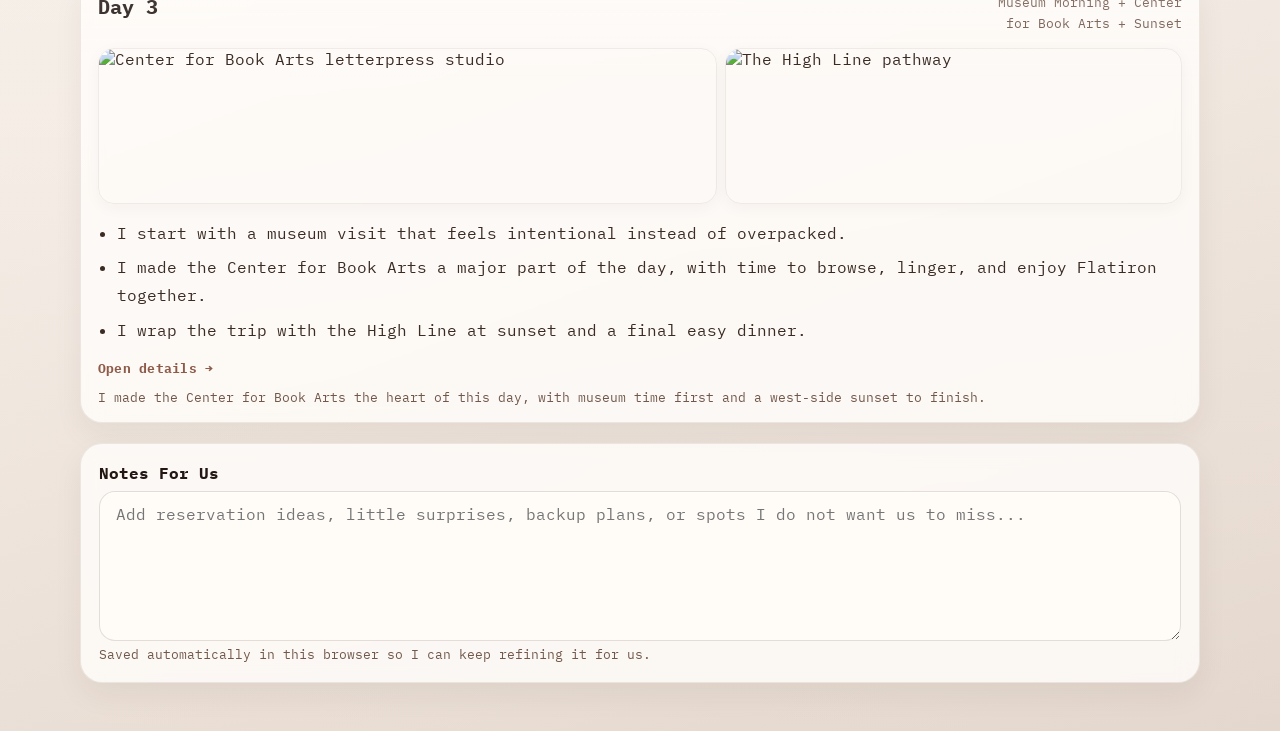
==== commit 1538ec98: "Refine NYC itinerary design and content" ====
--- a/index.html
+++ b/index.html
@@ -3,8 +3,8 @@
 <head>
   <meta charset="UTF-8" />
   <meta name="viewport" content="width=device-width, initial-scale=1.0" />
-  <title>Meredith Purdy's NYC in 3 Days | Itinerary</title>
-  <meta name="description" content="A practical 3-day New York City itinerary curated for Meredith and Adi with neighborhoods, food, and iconic sights." />
+  <title>A Thoughtful 3-Day NYC Itinerary for Meredith and Adi</title>
+  <meta name="description" content="A thoughtful 3-day New York City itinerary I mapped out for Meredith and Adi with meaningful stops, real place photos, and flexible budgets." />
   <link rel="preconnect" href="https://fonts.googleapis.com" />
   <link rel="preconnect" href="https://fonts.gstatic.com" crossorigin />
   <link href="https://fonts.googleapis.com/css2?family=IBM+Plex+Mono:wght@400;500;600;700&display=swap" rel="stylesheet" />
@@ -13,9 +13,14 @@
 <body>
   <div class="bg"></div>
   <header class="hero left-align">
-    <p class="eyebrow">Meredith Purdy's NYC Guide</p>
-    <h1>Meredith Purdy's 3-Day NYC Itinerary</h1>
-    <p class="subtitle">Meredith and Adi's trip to NYC.</p>
+    <p class="eyebrow">A Weekend I Planned For Us</p>
+    <h1>Our 3-Day New York Itinerary</h1>
+    <p class="subtitle">I put this together so our time in New York feels thoughtful, easy to follow, and full of places I think we would genuinely love together.</p>
+    <div class="hero-meta" aria-label="Trip overview">
+      <p><span>Feel</span> Thoughtful, walkable, and romantic</p>
+      <p><span>Standard plan</span> $100 a day</p>
+      <p><span>Best highlight</span> Center for Book Arts day</p>
+    </div>
   </header>
 
   <main class="container left-align">
@@ -40,37 +45,49 @@
       </div>
     </section>
 
-    <a class="day-card day-panel" data-day="1" data-preview="Midtown route, park strategy, and theater date-night options by budget." data-preview-secondary="Includes map, photos, and budget-switched plans." href="day1.html">
+    <a class="day-card day-panel" data-day="1" data-preview="I start us with Bryant Park, the library, Central Park, and a theater night that still leaves room to wander." data-preview-secondary="Includes maps, real place photos, and budget-specific versions." href="day1.html">
       <div class="day-head">
         <h2>Day 1</h2>
-        <p id="day1Title">Midtown + Central Park + Broadway</p>
+        <p id="day1Title">Bryant Park + Central Park + Theater Night</p>
+      </div>
+      <div class="card-photo-strip" aria-hidden="true">
+        <img src="https://drupal.nypl.org/sites-drupal/default/files/styles/max_scale_960x960/public/2023-04/1_The%20New%20York%20Public%20Library%2C%20from%20Bryant%20Park_0.png?itok=9tBJqbqM" alt="The New York Public Library from Bryant Park" />
+        <img src="https://d2wsrtli9cxkek.cloudfront.net/media/images/locations/Bethesda-Terrace-and-Fountain-May-2018_18.jpg?auto=compress%2Cformat&crop=focalpoint&fit=crop&fp-x=0.5&fp-y=0.5&h=1151.1627906977&q=80&s=1d5129a9f4efae83b55b4adc6de921e9&w=2475" alt="Bethesda Fountain in Central Park" />
       </div>
       <ul id="day1List"></ul>
       <p class="panel-arrow">Open details →</p>
     </a>
 
-    <a class="day-card day-panel" data-day="2" data-preview="Lower Manhattan flow, bridge timing, and value date-night picks." data-preview-secondary="Includes map, photos, and budget-switched plans." href="day2.html">
+    <a class="day-card day-panel" data-day="2" data-preview="I keep this day scenic and grounded: downtown in the morning, waterfront time later, and Brooklyn at golden hour." data-preview-secondary="Includes maps, real place photos, and budget-specific versions." href="day2.html">
       <div class="day-head">
         <h2>Day 2</h2>
-        <p id="day2Title">Lower Manhattan + Brooklyn Views</p>
+        <p id="day2Title">Lower Manhattan + Brooklyn Golden Hour</p>
+      </div>
+      <div class="card-photo-strip" aria-hidden="true">
+        <img src="https://images.unsplash.com/photo-1479839672679-a46483c0e7c8?auto=format&fit=crop&w=900&q=80" alt="Lower Manhattan skyline" />
+        <img src="https://images.unsplash.com/photo-1546436836-07a91091f160?auto=format&fit=crop&w=900&q=80" alt="DUMBO Manhattan Bridge view" />
       </div>
       <ul id="day2List"></ul>
       <p class="panel-arrow">Open details →</p>
     </a>
 
-    <a class="day-card day-panel" data-day="3" data-preview="Museum pacing, Village route, and skyline finale choices." data-preview-secondary="Includes map, photos, and budget-switched plans." href="day3.html">
+    <a class="day-card day-panel" data-day="3" data-preview="I made the Center for Book Arts the heart of this day, with museum time first and a west-side sunset to finish." data-preview-secondary="Includes maps, real place photos, and budget-specific versions." href="day3.html">
       <div class="day-head">
         <h2>Day 3</h2>
-        <p id="day3Title">Museums + Village + Skyline</p>
+        <p id="day3Title">Museum Morning + Center for Book Arts + Sunset</p>
+      </div>
+      <div class="card-photo-strip" aria-hidden="true">
+        <img src="https://centerforbookarts.org/wp-content/uploads/2022/05/letterpress1_2-1024x683.jpg" alt="Center for Book Arts letterpress studio" />
+        <img src="https://images.unsplash.com/photo-1519642918688-7e43b19245d8?auto=format&fit=crop&w=900&q=80" alt="The High Line pathway" />
       </div>
       <ul id="day3List"></ul>
       <p class="panel-arrow">Open details →</p>
     </a>
 
     <section class="notes">
-      <h3>My Trip Notes</h3>
-      <textarea id="tripNotes" rows="6" placeholder="Add reservations, backups, and neighborhood notes..."></textarea>
-      <p class="note-hint">Saved automatically in this browser.</p>
+      <h3>Notes For Us</h3>
+      <textarea id="tripNotes" rows="6" placeholder="Add reservation ideas, little surprises, backup plans, or spots I do not want us to miss..."></textarea>
+      <p class="note-hint">Saved automatically in this browser so I can keep refining it for us.</p>
     </section>
   </main>
   <script src="script.js"></script>
--- a/styles.css
+++ b/styles.css
@@ -1,279 +1,546 @@
 :root {
-  --bg-deep: #26140f;
-  --bg-mid: #4a2418;
-  --bg-soft: #f2dfcf;
-  --accent-warm: #d36f38;
-  --accent-warm-2: #ffbf84;
-  --text-main: #fff3e8;
-  --text-dark: #311c14;
-  --surface: rgba(255, 243, 232, 0.84);
-  --border: rgba(255, 201, 156, 0.55);
+  --bg-top: #fbf7f2;
+  --bg-bottom: #efe3d8;
+  --ink-strong: #221712;
+  --ink-main: #3a2b23;
+  --ink-soft: #71584b;
+  --surface: rgba(255, 253, 250, 0.82);
+  --surface-strong: rgba(255, 252, 249, 0.95);
+  --surface-deep: #fffaf5;
+  --line: rgba(89, 60, 43, 0.1);
+  --line-strong: rgba(89, 60, 43, 0.18);
+  --accent: #8e5b49;
+  --accent-soft: #f4e7df;
+  --shadow-lg: 0 24px 60px rgba(56, 34, 21, 0.08);
+  --shadow-md: 0 12px 30px rgba(56, 34, 21, 0.06);
+  --shadow-sm: 0 4px 16px rgba(56, 34, 21, 0.04);
+  --radius-xl: 28px;
+  --radius-lg: 22px;
+  --radius-md: 16px;
+  --radius-sm: 12px;
 }
 
 * {
   box-sizing: border-box;
 }
 
+html {
+  scroll-behavior: smooth;
+}
+
 body {
   margin: 0;
+  min-height: 100vh;
   font-family: "IBM Plex Mono", ui-monospace, SFMono-Regular, Menlo, Monaco, Consolas, "Liberation Mono", monospace;
-  color: var(--text-main);
-  min-height: 100vh;
-  background: linear-gradient(155deg, #1c0f0b 0%, #542b1d 46%, #d28d5e 100%);
+  color: var(--ink-main);
+  background:
+    linear-gradient(180deg, rgba(255, 255, 255, 0.66), rgba(255, 255, 255, 0.24)),
+    linear-gradient(160deg, var(--bg-top) 0%, var(--bg-bottom) 62%, #dccbbe 100%);
 }
 
 .bg {
   position: fixed;
   inset: 0;
   background:
-    radial-gradient(circle at 14% 18%, rgba(255, 156, 92, 0.32) 0%, rgba(255, 156, 92, 0) 34%),
-    radial-gradient(circle at 88% 8%, rgba(255, 199, 129, 0.28) 0%, rgba(255, 199, 129, 0) 36%),
-    radial-gradient(circle at 52% 100%, rgba(255, 224, 193, 0.34) 0%, rgba(255, 224, 193, 0) 40%);
+    radial-gradient(circle at 12% 14%, rgba(255, 255, 255, 0.9) 0%, rgba(255, 255, 255, 0) 20%),
+    radial-gradient(circle at 82% 12%, rgba(198, 137, 103, 0.1) 0%, rgba(198, 137, 103, 0) 24%),
+    radial-gradient(circle at 50% 100%, rgba(144, 88, 58, 0.08) 0%, rgba(144, 88, 58, 0) 28%);
+  pointer-events: none;
   z-index: -1;
 }
 
+body::before {
+  content: "";
+  position: fixed;
+  inset: 0;
+  background-image:
+    linear-gradient(rgba(34, 23, 18, 0.025) 1px, transparent 1px),
+    linear-gradient(90deg, rgba(34, 23, 18, 0.025) 1px, transparent 1px);
+  background-size: 42px 42px;
+  mask-image: linear-gradient(180deg, rgba(0, 0, 0, 0.12), transparent 68%);
+  pointer-events: none;
+  z-index: -1;
+}
+
+.left-align {
+  text-align: left;
+}
+
+.hero,
+.container {
+  width: min(1120px, calc(100% - 2rem));
+  margin: 0 auto;
+}
+
 .hero {
-  max-width: none;
-  margin: 0;
-  padding: 3.5rem 0 1rem;
+  padding: 3rem 0 1.35rem;
+}
+
+.hero.left-align {
+  margin-left: auto;
+}
+
+.hero::after {
+  content: "";
+  display: block;
+  margin-top: 1.15rem;
+  width: 100%;
+  height: 1px;
+  background: linear-gradient(90deg, rgba(89, 60, 43, 0.14), rgba(89, 60, 43, 0));
 }
 
 .eyebrow {
-  display: inline-block;
-  margin: 0;
-  padding: 0.3rem 0.7rem;
+  display: inline-flex;
+  align-items: center;
+  gap: 0.45rem;
+  margin: 0;
+  padding: 0.45rem 0.9rem;
+  border: 1px solid rgba(89, 60, 43, 0.15);
   border-radius: 999px;
-  background: rgba(255, 155, 90, 0.22);
-  border: 1px solid rgba(255, 194, 137, 0.55);
-  color: #fff1e4;
+  background: rgba(255, 252, 248, 0.78);
+  box-shadow: var(--shadow-sm);
+  color: var(--ink-soft);
+  font-size: 0.76rem;
   font-weight: 600;
-  font-size: 0.78rem;
+  letter-spacing: 0.06em;
+  text-transform: uppercase;
 }
 
 h1 {
-  margin: 0.8rem 0 0.4rem;
-  color: #fff4ea;
-  font-size: clamp(1.9rem, 4vw, 3rem);
-  line-height: 1.15;
+  margin: 1rem 0 0.75rem;
+  max-width: 11ch;
+  color: var(--ink-strong);
+  font-size: clamp(2.8rem, 6vw, 5rem);
+  line-height: 1.02;
+  letter-spacing: -0.05em;
 }
 
 .subtitle {
   margin: 0;
-  color: #ffd8b9;
   max-width: 62ch;
-  line-height: 1.5;
+  color: var(--ink-soft);
+  font-size: 0.98rem;
+  line-height: 1.8;
+}
+
+.hero-meta {
+  display: flex;
+  flex-wrap: wrap;
+  gap: 0.75rem;
+  margin-top: 1.15rem;
+}
+
+.hero-meta p {
+  margin: 0;
+  padding: 0.85rem 1rem;
+  min-width: 180px;
+  border: 1px solid rgba(89, 60, 43, 0.12);
+  border-radius: var(--radius-md);
+  background: rgba(255, 252, 248, 0.74);
+  box-shadow: var(--shadow-sm);
+  color: var(--ink-main);
+  font-size: 0.86rem;
+  line-height: 1.45;
+}
+
+.hero-meta span {
+  display: block;
+  margin-bottom: 0.28rem;
+  color: var(--accent);
+  font-size: 0.72rem;
+  font-weight: 700;
+  letter-spacing: 0.04em;
+  text-transform: uppercase;
 }
 
 .container {
-  max-width: none;
-  margin: 0;
-  padding: 0 0 2rem;
+  padding: 0 0 3rem;
   display: grid;
-  gap: 0.55rem;
-}
-
+  gap: 1.25rem;
+}
+
+.controls,
 .day-card,
 .tips,
-.notes,
-.controls {
+.notes {
+  border: 1px solid var(--line);
+  border-radius: var(--radius-lg);
   background: var(--surface);
-  border: 1px solid var(--border);
-  border-radius: 8px;
-  padding: 1rem 1rem 0.8rem;
-  color: var(--text-dark);
-  backdrop-filter: blur(4px);
-}
-
-.left-align {
-  margin-left: 0;
-  text-align: left;
-}
-
-.day-head {
-  margin-bottom: 0.55rem;
-  display: flex;
-  justify-content: space-between;
-  align-items: baseline;
-  flex-wrap: wrap;
-  gap: 0.3rem;
-}
-
-h2 {
-  margin: 0;
-  color: #3a2016;
-  font-size: 1.2rem;
-}
-
-.day-head p {
-  margin: 0;
-  color: #7a4230;
-  font-weight: 600;
-  font-size: 0.92rem;
-}
-
-h3 {
-  margin: 0 0 0.45rem;
-  color: #3a2016;
-}
-
-ul {
-  margin: 0;
-  padding-left: 1.1rem;
-  line-height: 1.55;
-}
-
-li + li {
-  margin-top: 0.45rem;
-}
-
-strong {
-  color: #6a311e;
+  backdrop-filter: blur(10px);
+  box-shadow: var(--shadow-md);
 }
 
 .controls {
   display: grid;
-  gap: 0.8rem;
+  grid-template-columns: repeat(2, minmax(0, 1fr));
+  gap: 0.9rem;
+  padding: 0.9rem;
 }
 
 .control-row {
   display: flex;
-  gap: 0.8rem;
   align-items: center;
-  flex-wrap: wrap;
+  gap: 0.85rem;
+  padding: 0.95rem 1rem;
+  border-radius: var(--radius-md);
+  background: rgba(255, 255, 255, 0.3);
+  border: 1px solid rgba(89, 60, 43, 0.06);
+  min-height: 76px;
 }
 
 label {
-  font-weight: 600;
-  color: #5a2d1f;
+  color: var(--ink-strong);
+  font-size: 0.8rem;
+  font-weight: 700;
+  letter-spacing: 0.04em;
+  text-transform: uppercase;
 }
 
 select,
 textarea {
-  border: 1px solid #dcb694;
-  border-radius: 6px;
-  padding: 0.45rem 0.6rem;
+  width: auto;
+  border: 1px solid rgba(89, 60, 43, 0.16);
+  border-radius: 999px;
+  padding: 0.8rem 1rem;
   font: inherit;
-  color: #311c14;
-  background: #fff7f1;
+  color: var(--ink-strong);
+  background: rgba(255, 252, 248, 0.96);
+  box-shadow: inset 0 1px 0 rgba(255, 255, 255, 0.7);
+}
+
+select:focus,
+textarea:focus,
+.section-btn:focus {
+  outline: 2px solid rgba(159, 92, 61, 0.22);
+  outline-offset: 2px;
 }
 
 textarea {
   width: 100%;
+  min-height: 150px;
+  border-radius: var(--radius-md);
   resize: vertical;
 }
 
 .budget-output,
 .note-hint {
   margin: 0;
-  color: #7a4230;
-  font-size: 0.9rem;
+  color: var(--ink-soft);
+  font-size: 0.82rem;
+  line-height: 1.45;
+}
+
+h2,
+h3 {
+  margin: 0;
+  color: var(--ink-strong);
+}
+
+h2 {
+  font-size: 1.25rem;
+}
+
+h3 {
+  font-size: 1rem;
+}
+
+.day-card,
+.tips,
+.notes {
+  padding: 1.05rem;
+}
+
+.day-head {
+  display: flex;
+  align-items: flex-start;
+  justify-content: space-between;
+  gap: 0.9rem;
+  margin-bottom: 0.9rem;
+}
+
+.day-head p {
+  margin: 0;
+  max-width: 26ch;
+  color: var(--ink-soft);
+  font-size: 0.82rem;
+  line-height: 1.55;
+  text-align: right;
+}
+
+ul {
+  margin: 0;
+  padding-left: 1.2rem;
+  color: var(--ink-main);
+  line-height: 1.7;
+}
+
+li + li {
+  margin-top: 0.48rem;
+}
+
+strong {
+  color: var(--ink-strong);
 }
 
 a {
-  color: #9a3f20;
-  font-weight: 600;
+  color: inherit;
   text-decoration: none;
 }
 
 a:hover {
-  text-decoration: underline;
-}
-
-.day-link {
-  display: inline-block;
-  margin-top: 0.8rem;
-  padding: 0.45rem 0.65rem;
-  border: 1px solid #c8895d;
-  border-radius: 6px;
-  background: rgba(255, 229, 206, 0.58);
   text-decoration: none;
-}
-
-.day-link:hover {
-  text-decoration: none;
-  background: rgba(255, 229, 206, 0.9);
 }
 
 .day-panel {
   position: relative;
+  overflow: hidden;
   display: block;
-  color: var(--text-dark);
-  overflow: hidden;
-  transition: transform 0.18s ease, box-shadow 0.18s ease, border-radius 0.18s ease, background-color 0.18s ease;
+  padding: 1.05rem 1.05rem 0.95rem;
+  transition: transform 0.22s ease, box-shadow 0.22s ease, border-color 0.22s ease, background-color 0.22s ease;
+}
+
+.day-panel::before {
+  content: "";
+  position: absolute;
+  inset: 0;
+  background:
+    linear-gradient(180deg, rgba(255, 255, 255, 0.18), transparent 24%);
+  pointer-events: none;
 }
 
 .day-panel:hover {
-  transform: translateY(-2px) scale(1.01);
-  border-radius: 14px;
-  background: rgba(255, 233, 214, 0.95);
-  box-shadow: 0 10px 24px rgba(0, 0, 0, 0.2);
+  transform: translateY(-2px);
+  border-color: var(--line-strong);
+  background: var(--surface-strong);
+  box-shadow: var(--shadow-lg);
+}
+
+.card-photo-strip {
+  position: relative;
+  z-index: 1;
+  display: grid;
+  grid-template-columns: 1.15fr 0.85fr;
+  gap: 0.5rem;
+  margin: 0.15rem 0 0.95rem;
+}
+
+.card-photo-strip img {
+  width: 100%;
+  height: 156px;
+  display: block;
+  object-fit: cover;
+  border-radius: var(--radius-md);
+  border: 1px solid rgba(89, 60, 43, 0.08);
+  box-shadow: var(--shadow-sm);
+}
+
+.day-panel ul {
+  position: relative;
+  z-index: 1;
+}
+
+.panel-arrow {
+  position: relative;
+  z-index: 1;
+  display: inline-flex;
+  align-items: center;
+  gap: 0.4rem;
+  margin: 1rem 0 0;
+  color: var(--accent);
+  font-size: 0.82rem;
+  font-weight: 700;
+  letter-spacing: 0.02em;
 }
 
 .day-panel::after {
   content: attr(data-preview);
-  position: absolute;
-  left: 1rem;
-  bottom: 1.55rem;
-  max-width: 720px;
-  color: #5d2e1f;
-  font-size: 0.85rem;
-  opacity: 0;
-  transition: opacity 0.15s ease;
-}
-
-.day-panel::before {
-  content: attr(data-preview-secondary);
-  position: absolute;
-  left: 1rem;
-  bottom: 0.5rem;
-  max-width: 720px;
-  color: #7a4230;
+  display: block;
+  position: relative;
+  z-index: 1;
+  margin-top: 0.7rem;
+  color: var(--ink-soft);
   font-size: 0.8rem;
-  opacity: 0;
-  transition: opacity 0.15s ease;
-}
-
-.day-panel:hover::before,
-.day-panel:hover::after {
+  line-height: 1.5;
   opacity: 1;
 }
 
-.panel-arrow {
-  margin: 0.55rem 0 0.2rem;
+.day-panel[data-preview-secondary] .panel-arrow::after {
+  content: " " attr(data-preview-secondary);
+  color: var(--ink-soft);
+  font-weight: 500;
+}
+
+.section-switch {
+  display: flex;
+  flex-wrap: wrap;
+  gap: 0.6rem;
+}
+
+.section-btn {
+  border: 1px solid rgba(89, 60, 43, 0.12);
+  background: rgba(255, 252, 248, 0.92);
+  color: var(--ink-main);
+  border-radius: 999px;
+  padding: 0.7rem 0.95rem;
+  font: inherit;
+  cursor: pointer;
+  transition: background-color 0.18s ease, border-color 0.18s ease, color 0.18s ease, transform 0.18s ease;
+}
+
+.section-btn:hover {
+  transform: translateY(-1px);
+  border-color: rgba(159, 92, 61, 0.26);
+}
+
+.section-btn.active {
+  background: var(--accent-soft);
+  color: var(--ink-strong);
+  border-color: rgba(142, 91, 73, 0.18);
+}
+
+.time-card {
+  cursor: pointer;
+  transition: transform 0.18s ease, box-shadow 0.18s ease, border-color 0.18s ease;
+}
+
+.time-card:hover {
+  transform: translateY(-1px);
+  box-shadow: var(--shadow-sm);
+  border-color: var(--line-strong);
 }
 
 .map-frame {
   width: 100%;
-  height: 280px;
+  height: 340px;
   border: 0;
-  border-radius: 8px;
+  border-radius: var(--radius-md);
+  box-shadow: var(--shadow-sm);
 }
 
 .photo-grid {
   display: grid;
-  gap: 0.5rem;
-  grid-template-columns: repeat(auto-fit, minmax(180px, 1fr));
+  gap: 1rem;
+  grid-template-columns: repeat(auto-fit, minmax(220px, 1fr));
+}
+
+.photo-card {
+  margin: 0;
 }
 
 .photo-grid img {
   width: 100%;
   aspect-ratio: 4 / 3;
   object-fit: cover;
-  border-radius: 8px;
-  border: 1px solid rgba(138, 90, 66, 0.35);
-}
-
+  border-radius: var(--radius-md);
+  border: 1px solid rgba(89, 60, 43, 0.1);
+  box-shadow: var(--shadow-sm);
+}
+
+.photo-card figcaption {
+  margin-top: 0.5rem;
+  color: var(--ink-soft);
+  font-size: 0.8rem;
+  line-height: 1.5;
+}
+
+.day-link,
 .back-link {
-  display: inline-block;
-  margin-top: 0.7rem;
+  display: inline-flex;
+  align-items: center;
+  gap: 0.4rem;
+  margin-top: 1rem;
+  padding: 0.78rem 1rem;
+  border: 1px solid rgba(89, 60, 43, 0.12);
+  border-radius: 999px;
+  background: rgba(255, 252, 248, 0.9);
+  color: var(--ink-strong);
+  box-shadow: var(--shadow-sm);
+  transition: transform 0.18s ease, box-shadow 0.18s ease, border-color 0.18s ease;
+}
+
+.day-link:hover,
+.back-link:hover {
+  transform: translateY(-1px);
+  box-shadow: var(--shadow-sm);
+  border-color: rgba(159, 92, 61, 0.24);
+}
+
+.notes {
+  padding: 1.15rem;
+}
+
+.notes h3 {
+  margin-bottom: 0.5rem;
 }
 
 .hidden {
   display: none;
 }
 
+@media (max-width: 900px) {
+  .controls {
+    grid-template-columns: 1fr;
+  }
+
+  .control-row {
+    align-items: flex-start;
+    flex-direction: column;
+    min-height: auto;
+  }
+
+  .day-head {
+    flex-direction: column;
+  }
+
+  .day-head p {
+    max-width: none;
+    text-align: left;
+  }
+
+  .map-frame {
+    height: 300px;
+  }
+}
+
 @media (max-width: 700px) {
+  .hero,
+  .container {
+    width: min(100% - 1rem, 1120px);
+  }
+
   .hero {
-    padding-top: 2.3rem;
-  }
-}
+    padding-top: 1.75rem;
+  }
+
+  h1 {
+    max-width: none;
+    font-size: clamp(2.2rem, 11vw, 3.35rem);
+  }
+
+  .hero-meta {
+    flex-direction: column;
+  }
+
+  .card-photo-strip {
+    grid-template-columns: 1fr;
+  }
+
+  .card-photo-strip img {
+    height: 158px;
+  }
+
+  .controls,
+  .day-card,
+  .tips,
+  .notes {
+    border-radius: 16px;
+  }
+
+  .day-panel::after {
+    margin-top: 0.75rem;
+  }
+
+  .day-panel[data-preview-secondary] .panel-arrow::after {
+    display: none;
+  }
+}
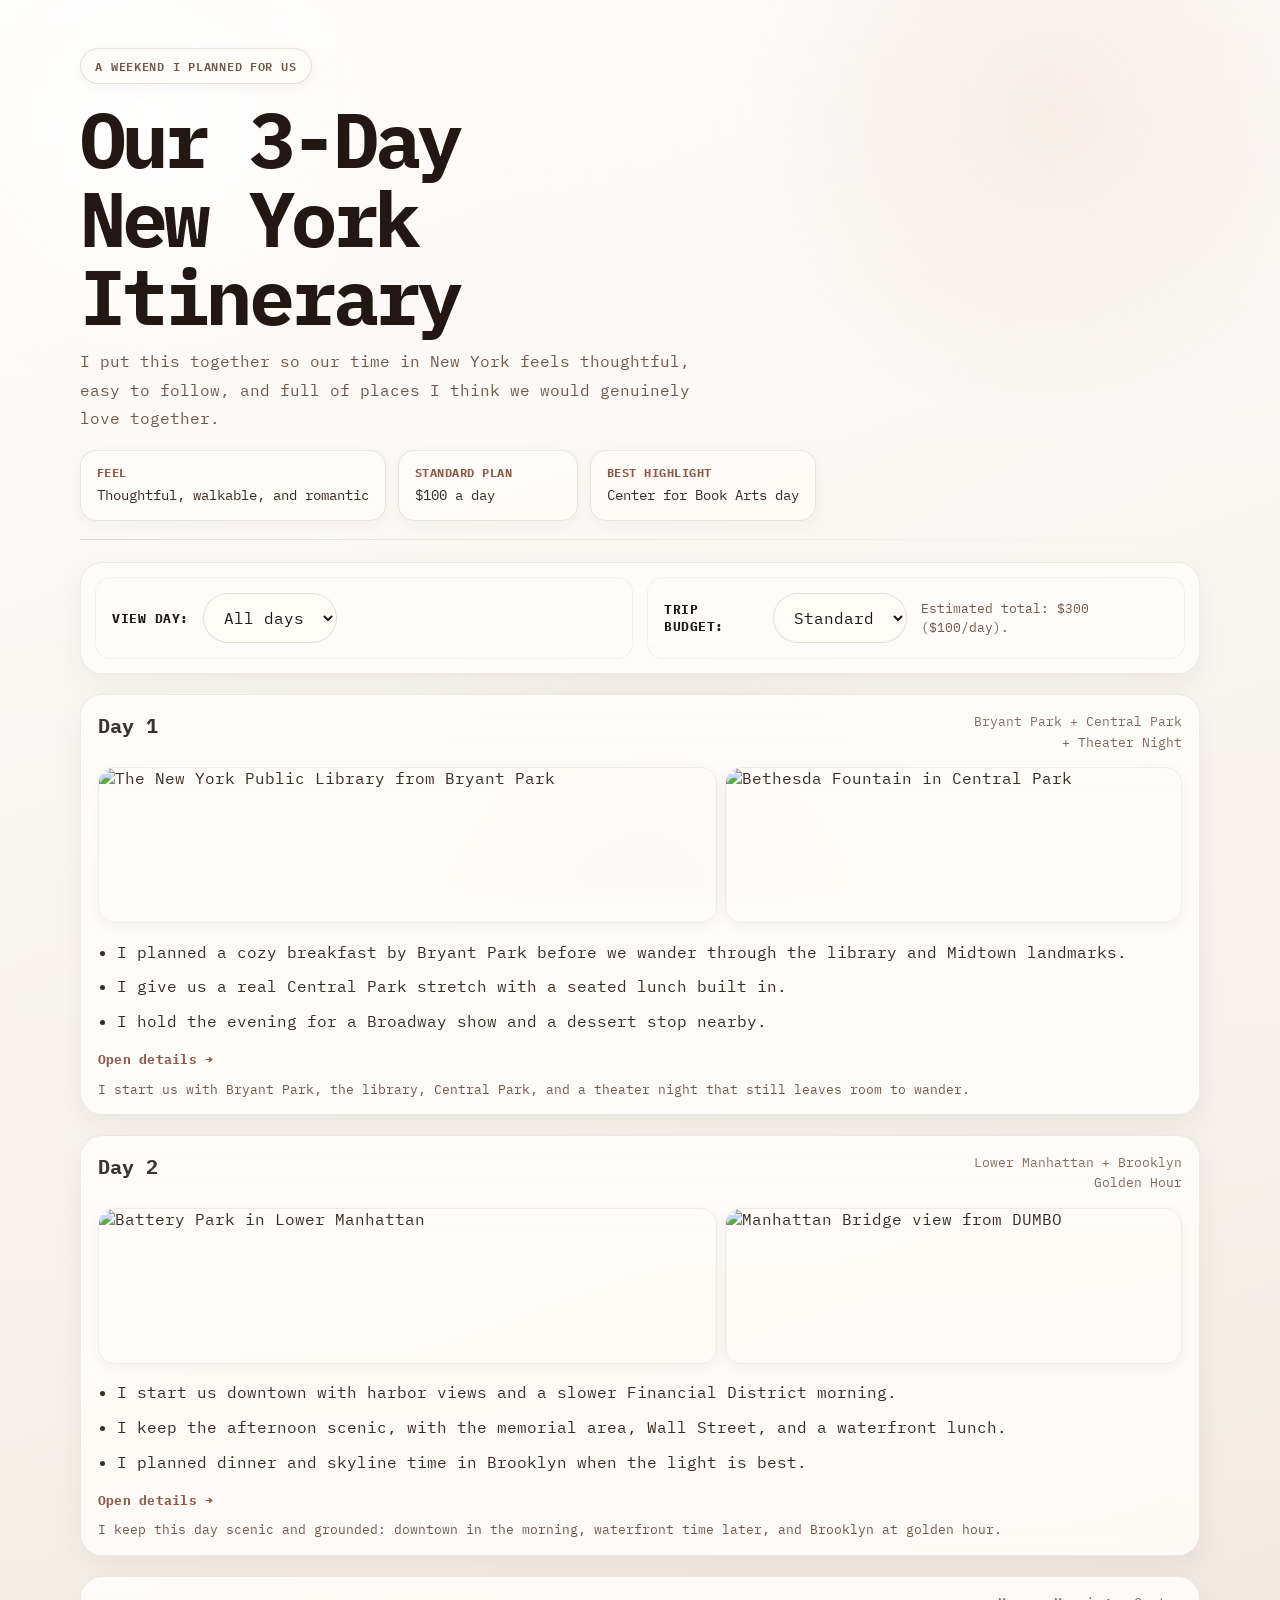
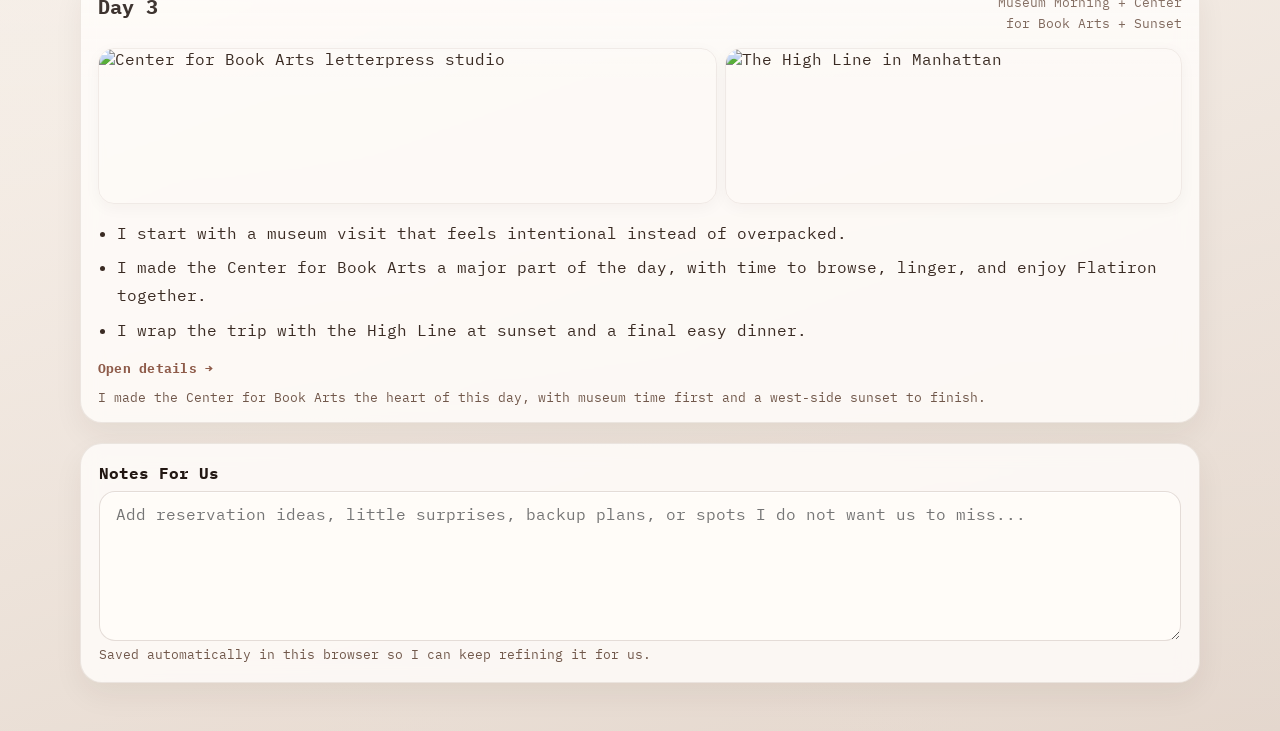
==== commit f4945e73: "Replace itinerary galleries with real location photos" ====
--- a/index.html
+++ b/index.html
@@ -64,8 +64,8 @@
         <p id="day2Title">Lower Manhattan + Brooklyn Golden Hour</p>
       </div>
       <div class="card-photo-strip" aria-hidden="true">
-        <img src="https://images.unsplash.com/photo-1479839672679-a46483c0e7c8?auto=format&fit=crop&w=900&q=80" alt="Lower Manhattan skyline" />
-        <img src="https://images.unsplash.com/photo-1546436836-07a91091f160?auto=format&fit=crop&w=900&q=80" alt="DUMBO Manhattan Bridge view" />
+        <img src="https://commons.wikimedia.org/wiki/Special:FilePath/Battery_Park.JPG" alt="Battery Park in Lower Manhattan" />
+        <img src="https://commons.wikimedia.org/wiki/Special:FilePath/2024-11-17-Manhattan_Bridge_Dumbo-0407.jpg" alt="Manhattan Bridge view from DUMBO" />
       </div>
       <ul id="day2List"></ul>
       <p class="panel-arrow">Open details →</p>
@@ -78,7 +78,7 @@
       </div>
       <div class="card-photo-strip" aria-hidden="true">
         <img src="https://centerforbookarts.org/wp-content/uploads/2022/05/letterpress1_2-1024x683.jpg" alt="Center for Book Arts letterpress studio" />
-        <img src="https://images.unsplash.com/photo-1519642918688-7e43b19245d8?auto=format&fit=crop&w=900&q=80" alt="The High Line pathway" />
+        <img src="https://commons.wikimedia.org/wiki/Special:FilePath/The_High_Line_New_York_(11600580143).jpg" alt="The High Line in Manhattan" />
       </div>
       <ul id="day3List"></ul>
       <p class="panel-arrow">Open details →</p>
